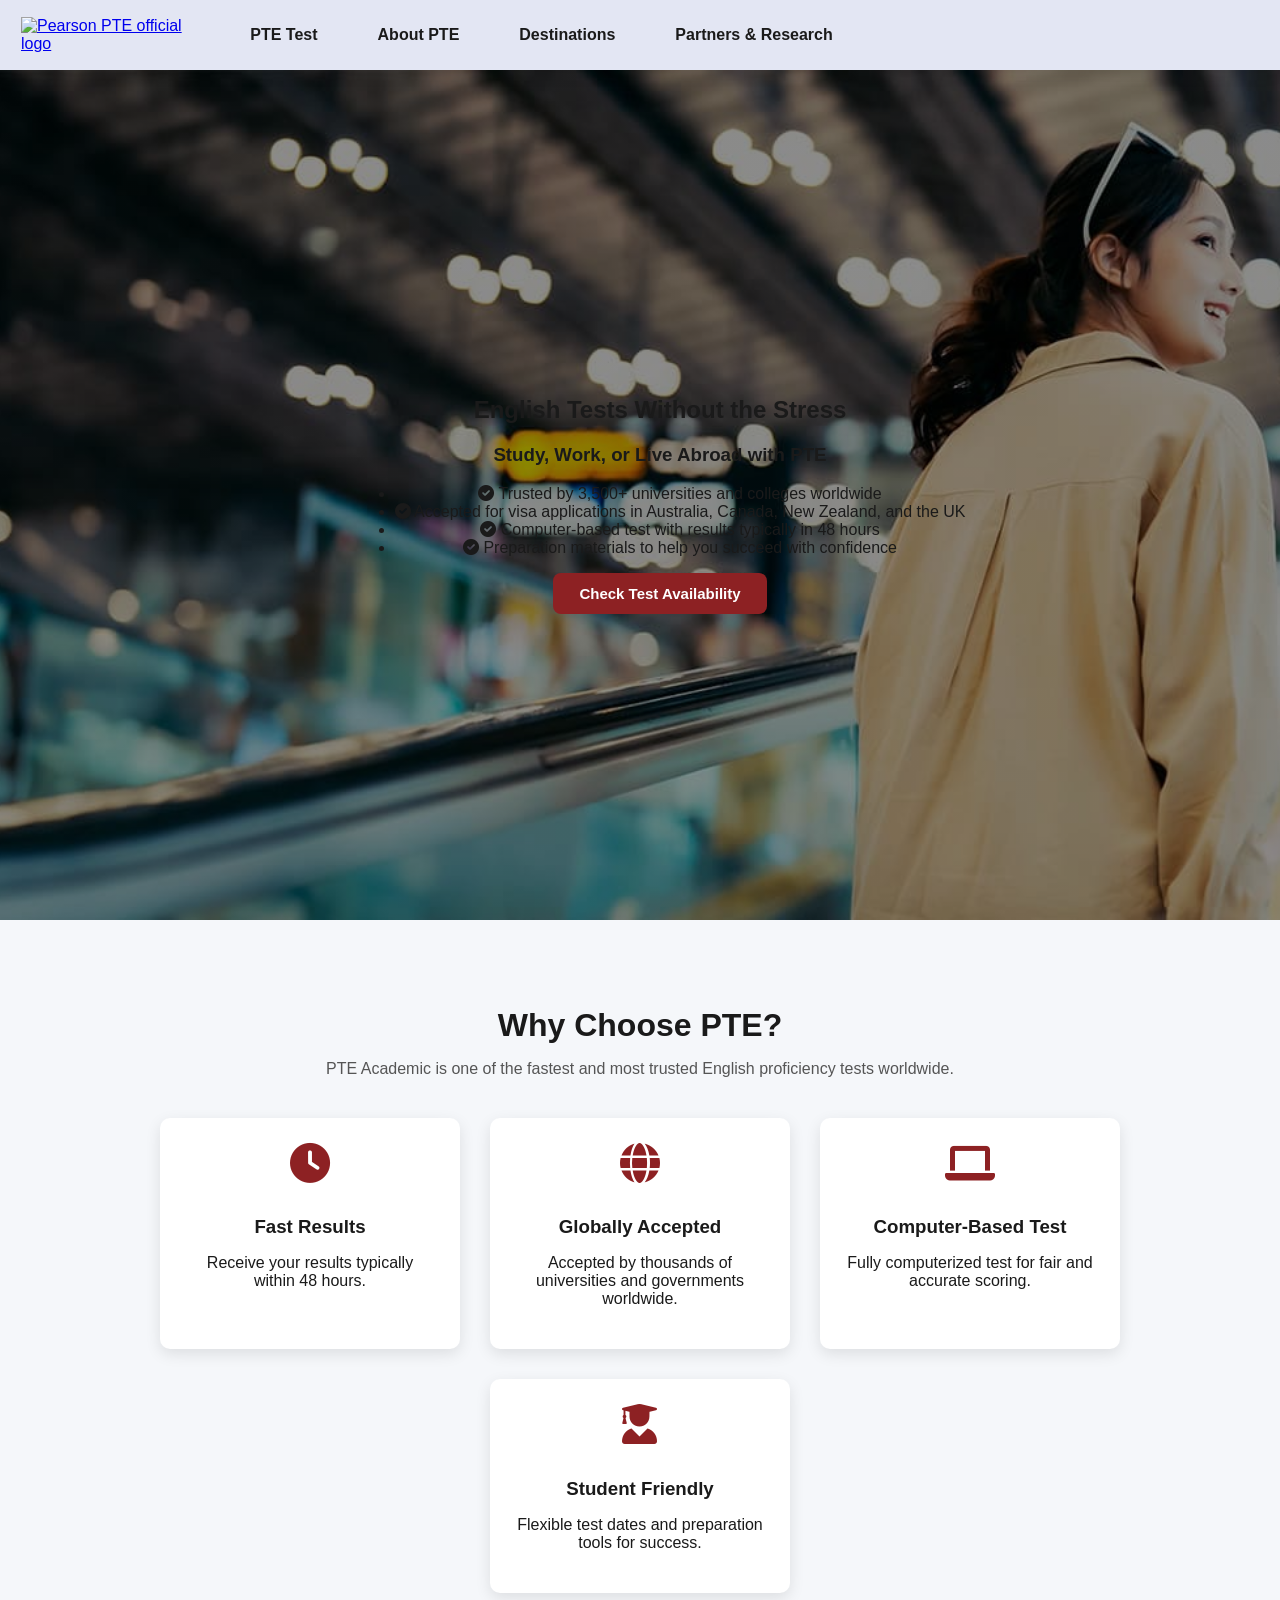
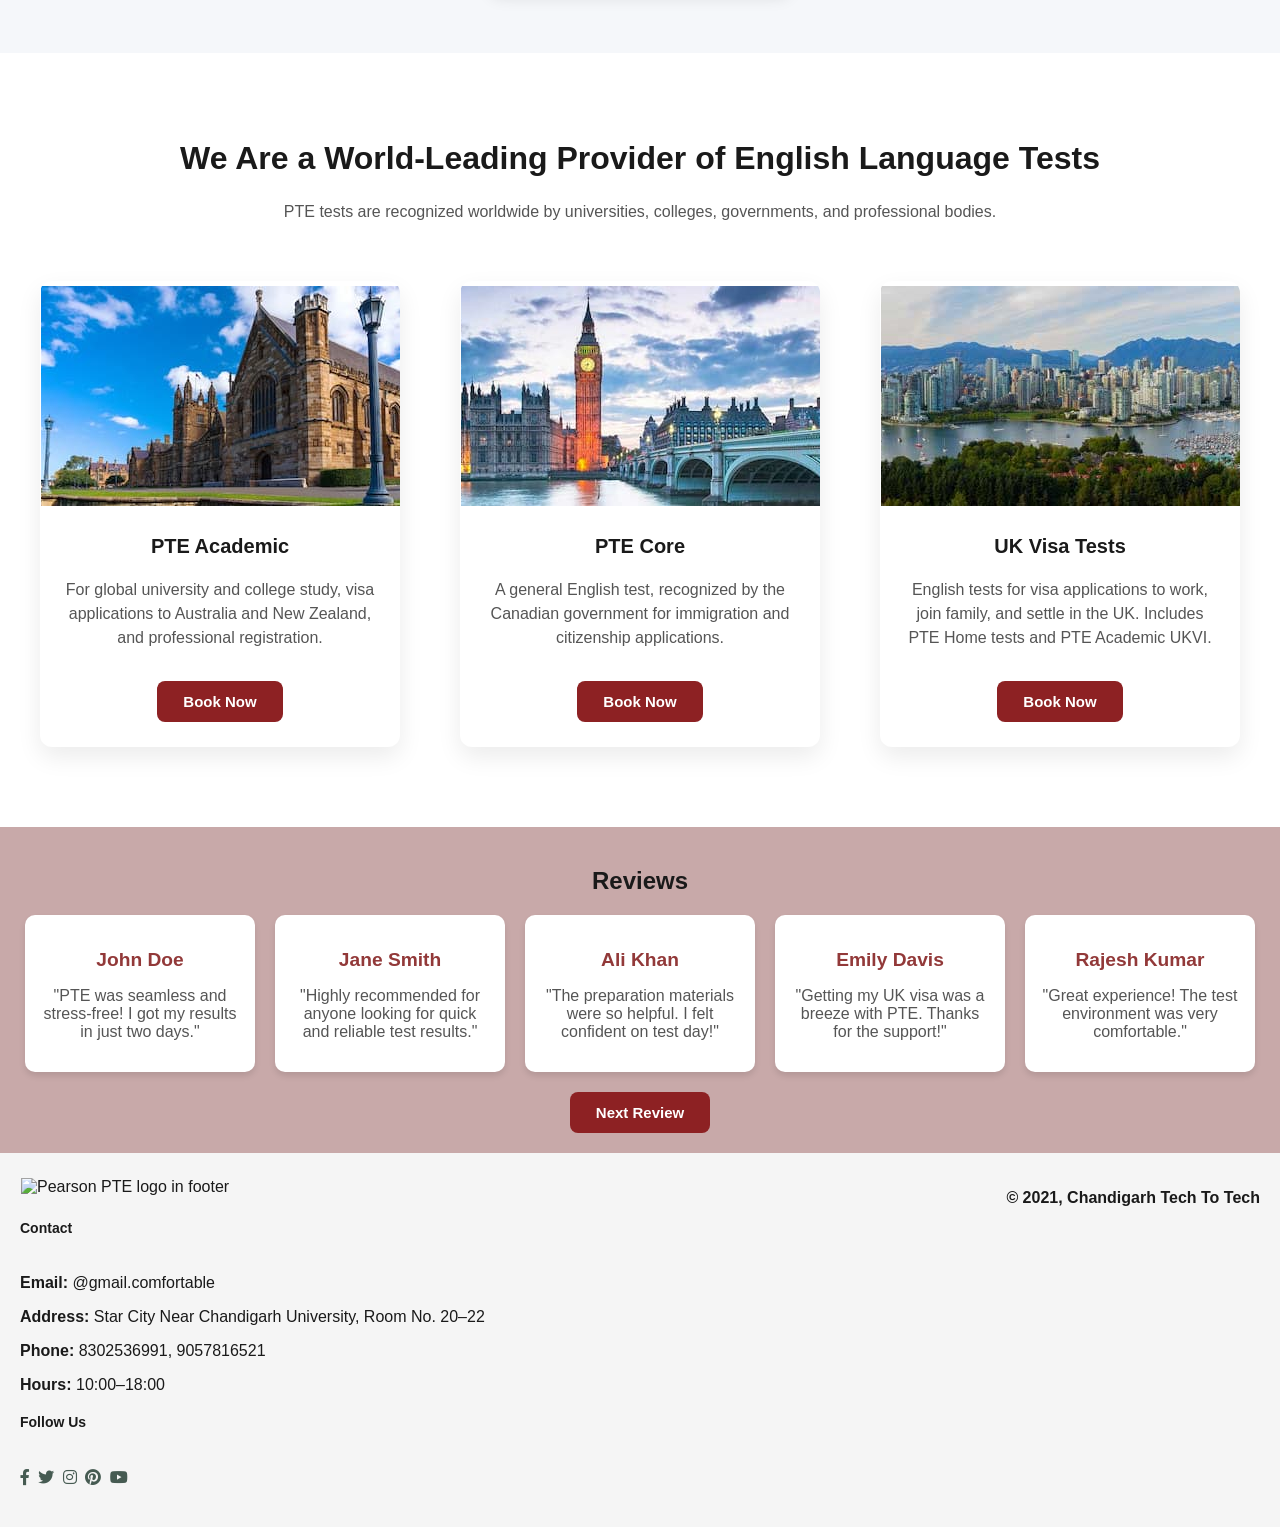
==== index.html @ 14954875 "fix: flatten assets/images directory structure" ====
<!DOCTYPE html>
<html lang="en">
<head>
    <meta charset="UTF-8">
    <meta name="viewport" content="width=device-width, initial-scale=1.0">
    <title>Pearson PTE</title>
    <link rel="stylesheet" href="css/style.css">
    <link href="https://cdnjs.cloudflare.com/ajax/libs/font-awesome/6.0.0-beta3/css/all.min.css" rel="stylesheet">
</head>
<body>

    <!-- Header Section -->
    <header id="header">
        <a href="#">
            <img src="images/IMG_6083.PNG" alt="Pearson PTE official logo">
        </a>
        <div id="navbar-container">
            <ul id="navbar">
                <li><a class="about" href="#">PTE Test</a></li>
                <li><a class="about" href="#">About PTE</a></li>
                <li><a class="about" href="#">Destinations</a></li>
                <li><a class="about" href="#">Partners & Research</a></li>
            </ul>
            <div id="mobile">
                <button id="address">Contact Us</button>
            </div>
            <div id="hamburger" class="hamburger">
                <i class="fas fa-bars" aria-hidden="true"></i>
            </div>
        </div>
    </header>

    <!-- Main Content -->
    <main>

        <!-- Hero Section -->
        <section id="point">
            <div class="hero-wrapper">
                <div class="hero-image"></div>
                <div class="hero-text">
                    <h2>English Tests Without the Stress</h2>
                    <h3>Study, Work, or Live Abroad with PTE</h3>
                                    
                    <ul class="hero-points">
                        <li><i class="fas fa-check-circle"></i> Trusted by 3,500+ universities and colleges worldwide</li>
                        <li><i class="fas fa-check-circle"></i> Accepted for visa applications in Australia, Canada, New Zealand, and the UK</li>
                        <li><i class="fas fa-check-circle"></i> Computer-based test with results typically in 48 hours</li>
                        <li><i class="fas fa-check-circle"></i> Preparation materials to help you succeed with confidence</li>
                    </ul>
                    
                    <div class="hero-actions">
                        <button id="address">Check Test Availability</button>
                    </div>
                </div>
            </div>
        </section>

        <!-- Why Choose PTE Section -->
        <section id="features">
        
            <div class="features-heading">
                <h2>Why Choose PTE?</h2>
                <p>PTE Academic is one of the fastest and most trusted English proficiency tests worldwide.</p>
            </div>
        
            <div class="features-container">
            
                <div class="feature-box">
                    <i class="fas fa-clock"></i>
                    <h3>Fast Results</h3>
                    <p>Receive your results typically within 48 hours.</p>
                </div>
            
                <div class="feature-box">
                    <i class="fas fa-globe"></i>
                    <h3>Globally Accepted</h3>
                    <p>Accepted by thousands of universities and governments worldwide.</p>
                </div>
            
                <div class="feature-box">
                    <i class="fas fa-laptop"></i>
                    <h3>Computer-Based Test</h3>
                    <p>Fully computerized test for fair and accurate scoring.</p>
                </div>
            
                <div class="feature-box">
                    <i class="fas fa-user-graduate"></i>
                    <h3>Student Friendly</h3>
                    <p>Flexible test dates and preparation tools for success.</p>
                </div>
            </div>
        </section>

        <!-- Cards Section -->
        <section id="page2">
            <div id="alpha">
                <h2>We Are a World-Leading Provider of English Language Tests</h2>
                <p>PTE tests are recognized worldwide by universities, colleges, governments, and professional bodies.</p>
            </div>
            <div id="container">
                <div class="cards">
                    <img src="images/Australia_university_800px_x_451px__1_.jpg"
                         alt="Students at an Australian university campus">
                    <h3>PTE Academic</h3>
                    <p>For global university and college study, visa applications to Australia and New Zealand, and professional registration.</p>
                    <button id="address1">Book Now</button>
                </div>
                <div class="cards">
                    <img src="images/London-_UK-800_x_451px__1_.jpg"
                         alt="London city skyline representing UK study and visa opportunities">
                    <h3>PTE Core</h3>
                    <p>A general English test, recognized by the Canadian government for immigration and citizenship applications.</p>
                    <button id="address1">Book Now</button>
                </div>
                <div class="cards">
                    <img src="images/AdobeStock_171916302-Canada__1_.jpg"
                         alt="International students preparing for UK visa English tests">
                    <h3>UK Visa Tests</h3>
                    <p>English tests for visa applications to work, join family, and settle in the UK. Includes PTE Home tests and PTE Academic UKVI.</p>
                    <button id="address1">Book Now</button>
                </div>
            </div>
        </section>

        <!-- Reviews Section -->
        <section id="contact">
            <h2>Reviews</h2>
            <div id="reviews">
                <div class="review">
                    <h3>John Doe</h3>
                    <p>"PTE was seamless and stress-free! I got my results in just two days."</p>
                </div>
                <div class="review">
                    <h3>Jane Smith</h3>
                    <p>"Highly recommended for anyone looking for quick and reliable test results."</p>
                </div>
                <div class="review">
                    <h3>Ali Khan</h3>
                    <p>"The preparation materials were so helpful. I felt confident on test day!"</p>
                </div>
                <div class="review">
                    <h3>Emily Davis</h3>
                    <p>"Getting my UK visa was a breeze with PTE. Thanks for the support!"</p>
                </div>
                <div class="review">
                    <h3>Rajesh Kumar</h3>
                    <p>"Great experience! The test environment was very comfortable."</p>
                </div>
            </div>
            <button id="address1">Next Review</button>
        </section>

    </main>

    <!-- Footer -->
    <footer>
        <div class="col">
            <img class="logo" src="images/IMG_6083.PNG" alt="Pearson PTE logo in footer">
            <h4>Contact</h4>
            <p><strong>Email:</strong> @gmail.comfortable</p>
            <p><strong>Address:</strong> Star City Near Chandigarh University, Room No. 20–22</p>
            <p><strong>Phone:</strong> 8302536991, 9057816521</p>
            <p><strong>Hours:</strong> 10:00–18:00</p>
            <div class="follow">
                <h4>Follow Us</h4>
                <div class="icon">
                    <i class="fab fa-facebook-f" aria-hidden="true"></i>
                    <i class="fab fa-twitter" aria-hidden="true"></i>
                    <i class="fab fa-instagram" aria-hidden="true"></i>
                    <i class="fab fa-pinterest" aria-hidden="true"></i>
                    <i class="fab fa-youtube" aria-hidden="true"></i>
                </div>
            </div>
        </div>

        <div class="copyright">
            <p><strong>© 2021, Chandigarh Tech To Tech</strong></p>
        </div>
    </footer>

    <script src="js/script.js"></script>
</body>
</html>
---- css/style.css ----
/* Global Styles */
body {
    margin: 0;
    font-family: 'Arial', sans-serif;
    background: white;
    color: #1a1a1a;
    overflow-x: hidden;
    background-color: black;
}

/* Image Styling */
img {
    height: 6vh;
    margin: 5px 1px;
}

/* Header */
#header {
    display: flex;
    align-items: center;
    justify-content: space-between;
    background: #E3E6F3;
    box-shadow: 0 5px 15px rgba(0, 0, 0, 0.06);
    z-index: 999;
    position: sticky;
    top: 0;
    left: 0;
    padding: 10px 20px;
}

#header img {
    height: 50px;
    width: auto;
}

#navbar-container {
    display:flex;
    align-items:center;
    justify-content:space-between;
    width:100%;
    position:relative;
}

#navbar {
    display:flex;
    flex-direction:row;
    align-items:center;
    justify-content:center;
    gap:20px;
}

#navbar li {
    list-style: none;
    padding: 0 20px;
    position: relative;
}

#navbar li a {
    font-size: 16px;
    font-weight: 600;
    text-decoration: none;
    color: #1a1a1a;
    transition: 0.3s ease;
    border-bottom: 2px solid transparent;
    padding-bottom: 8px;
}

#navbar li a:hover,
#navbar li a.active {
    color: #8d2123;
    border-bottom: 2px solid #8d2123;
}

#mobile {
    display: none;
}

#address, #address1{
    background:#8d2123;
    color:white;
    border:none;
    border-radius:8px;
    padding:12px 26px;
    font-size:15px;
    font-weight:600;
    cursor:pointer;
    transition:all 0.3s ease;
}

#address:hover, #address1:hover{
    background:#6a181b;
    transform:translateY(-2px);
    box-shadow:0 8px 20px rgba(0,0,0,0.3);
}

#address:hover, #address1:hover {
    background-color: #6a181b;
}

/* Hamburger Icon */
.hamburger {
    display: none;
    cursor: pointer;
}

.hamburger i {
    font-size: 30px;
}

/* Hero Section */
#point{
    background-image:linear-gradient(rgba(0,0,0,0.45),rgba(0,0,0,0.45)), url('../images/hero.jpg');
    height:90vh;
    width:100%;
    background-position:center;
    background-size:cover;
    display:flex;
    align-items:center;
    justify-content:center;
    flex-direction:column;
    padding:20px;
    text-align:center;
}

#box1{
    background:rgba(0,0,0,0.55);
    color:#ffffff;
    padding:40px 50px;
    border-radius:16px;
    backdrop-filter:blur(12px);
    box-shadow:0 20px 50px rgba(0,0,0,0.4);
    max-width:700px;
}

#box1 h2{
    font-size:42px;
    font-weight:700;
    margin-bottom:15px;
}

#box1 h3{
    font-size:22px;
    font-weight:500;
    margin-bottom:15px;
}

#box1 h5{
    font-size:15px;
    font-weight:400;
    margin:6px 0;
    color:#e2e2e2;
}

#features{
    padding:60px 20px;
    text-align:center;
    background:#f5f7fa;
}

.features-heading h2{
    font-size:32px;
    margin-bottom:10px;
}

.features-heading p{
    color:#555;
    margin-bottom:40px;
}

.features-container{
    display:flex;
    justify-content:center;
    gap:30px;
    flex-wrap:wrap;
}

.feature-box{
    background:white;
    width:250px;
    padding:25px;
    border-radius:10px;
    box-shadow:0 5px 15px rgba(0,0,0,0.1);
    transition:transform 0.3s ease;
}

.feature-box:hover{
    transform:translateY(-5px);
}

.feature-box i{
    font-size:40px;
    color:#8d2123;
    margin-bottom:15px;
}

.feature-box h3{
    margin-bottom:10px;
}

#page2{
    background:#ffffff;
    padding:60px 20px;
}

#alpha{
    text-align:center;
    margin-bottom:40px;
}

#alpha h2{
    font-size:32px;
    color:#1a1a1a;
}

#alpha p{
    color:#555;
}

/* Cards Section */
#container {
    display: flex;
    flex-wrap: wrap;
    justify-content: space-between;
    gap: 15px;
    padding: 20px;
}

#container .cards{
    width:30%;
    background:#ffffff;
    border-radius:12px;
    overflow:hidden;
    box-shadow:0 10px 25px rgba(0,0,0,0.08);
    transition:transform 0.35s ease, box-shadow 0.35s ease;
    text-align:center;
    padding-bottom:25px;
}

#container .cards:hover{
    transform:translateY(-10px);
    box-shadow:0 20px 40px rgba(0,0,0,0.15);
}

#container .cards img{
    width:100%;
    height:220px;
    object-fit:cover;
    transition:transform 0.4s ease;
}

#container .cards:hover img{
    transform:scale(1.08);
}

#container .cards h3{
    margin-top:20px;
    font-size:20px;
    color:#1a1a1a;
}

#container .cards p{
    padding:0 20px;
    color:#555;
    line-height:1.5;
}

#container .cards button{
    margin-top:15px;
}
/* Reviews Section */
#contact {
    padding: 20px;
    background-color: #c8a9a9;
    text-align: center;
}

#reviews {
    display: flex;
    justify-content: center;
    flex-wrap: wrap;
    gap: 20px;
    margin: 20px 0;
}

.review {
    width: 200px;
    background: #fff;
    padding: 15px;
    border-radius: 10px;
    box-shadow: 0 4px 6px rgba(0, 0, 0, 0.1);
}

.review h3 {
    font-size: 1.2em;
    margin-bottom: 10px;
    color: #923939;
}

.review p {
    font-size: 1em;
    color: #555;
}

/* Footer */
footer {
    display: flex;
    flex-wrap: wrap;
    justify-content: space-between;
    padding: 20px;
    background-color: #f5f5f5;
}

footer .col {
    flex: 1;
    margin-bottom: 20px;
}

footer .col h4 {
    font-size: 14px;
    padding-bottom: 20px;
}

footer a {
    font-size: 13px;
    color: #222;
    text-decoration: none;
    margin: 10px 0;
}

footer .follow {
    margin-top: 20px;
}

footer .follow i {
    color: #465b52;
    padding-right: 4px;
    cursor: pointer;
}

footer .follow i:hover,
footer a:hover {
    color: #088178;
}

/* Responsive Adjustments */
@media (max-width: 768px) {
    #navbar {
        display:none;
        flex-direction:column;
        gap:10px;
        width:100%;
        text-align:center;
        background:#E3E6F3;
        padding:15px 0;
    }

    #navbar.active{
        display:flex;
    }

    #mobile {
        display: block;
    }

    #navbar-container {
        width: 100%;
        flex-direction: column;
        align-items: center;
    }

    #address, #address1 {
        width: 100%;
        margin: 10px 0;
    }

    #container {
        flex-direction: column;
        align-items: center;
    }

    #container .cards {
        width: 90%;
        margin: 10px 0;
    }

    #box1 {
        width: 90%;
        margin: 20px auto;
    }

    #point {
        height: auto;
        padding: 20px;
    }

    #box1 h2, #box1 h3, #box1 h5 {
        font-size: 1em;
    }

    /* Hamburger visibility */
    .hamburger {
        display: block;
    }
}

@media (max-width: 480px) {
    #header {
        flex-direction: column;
        text-align: center;
    }

    #navbar li {
        padding: 5px 0;
    }

    #navbar {
        padding: 10px;
    }

    #address, #address1 {
        padding: 8px 15px;
    }
}
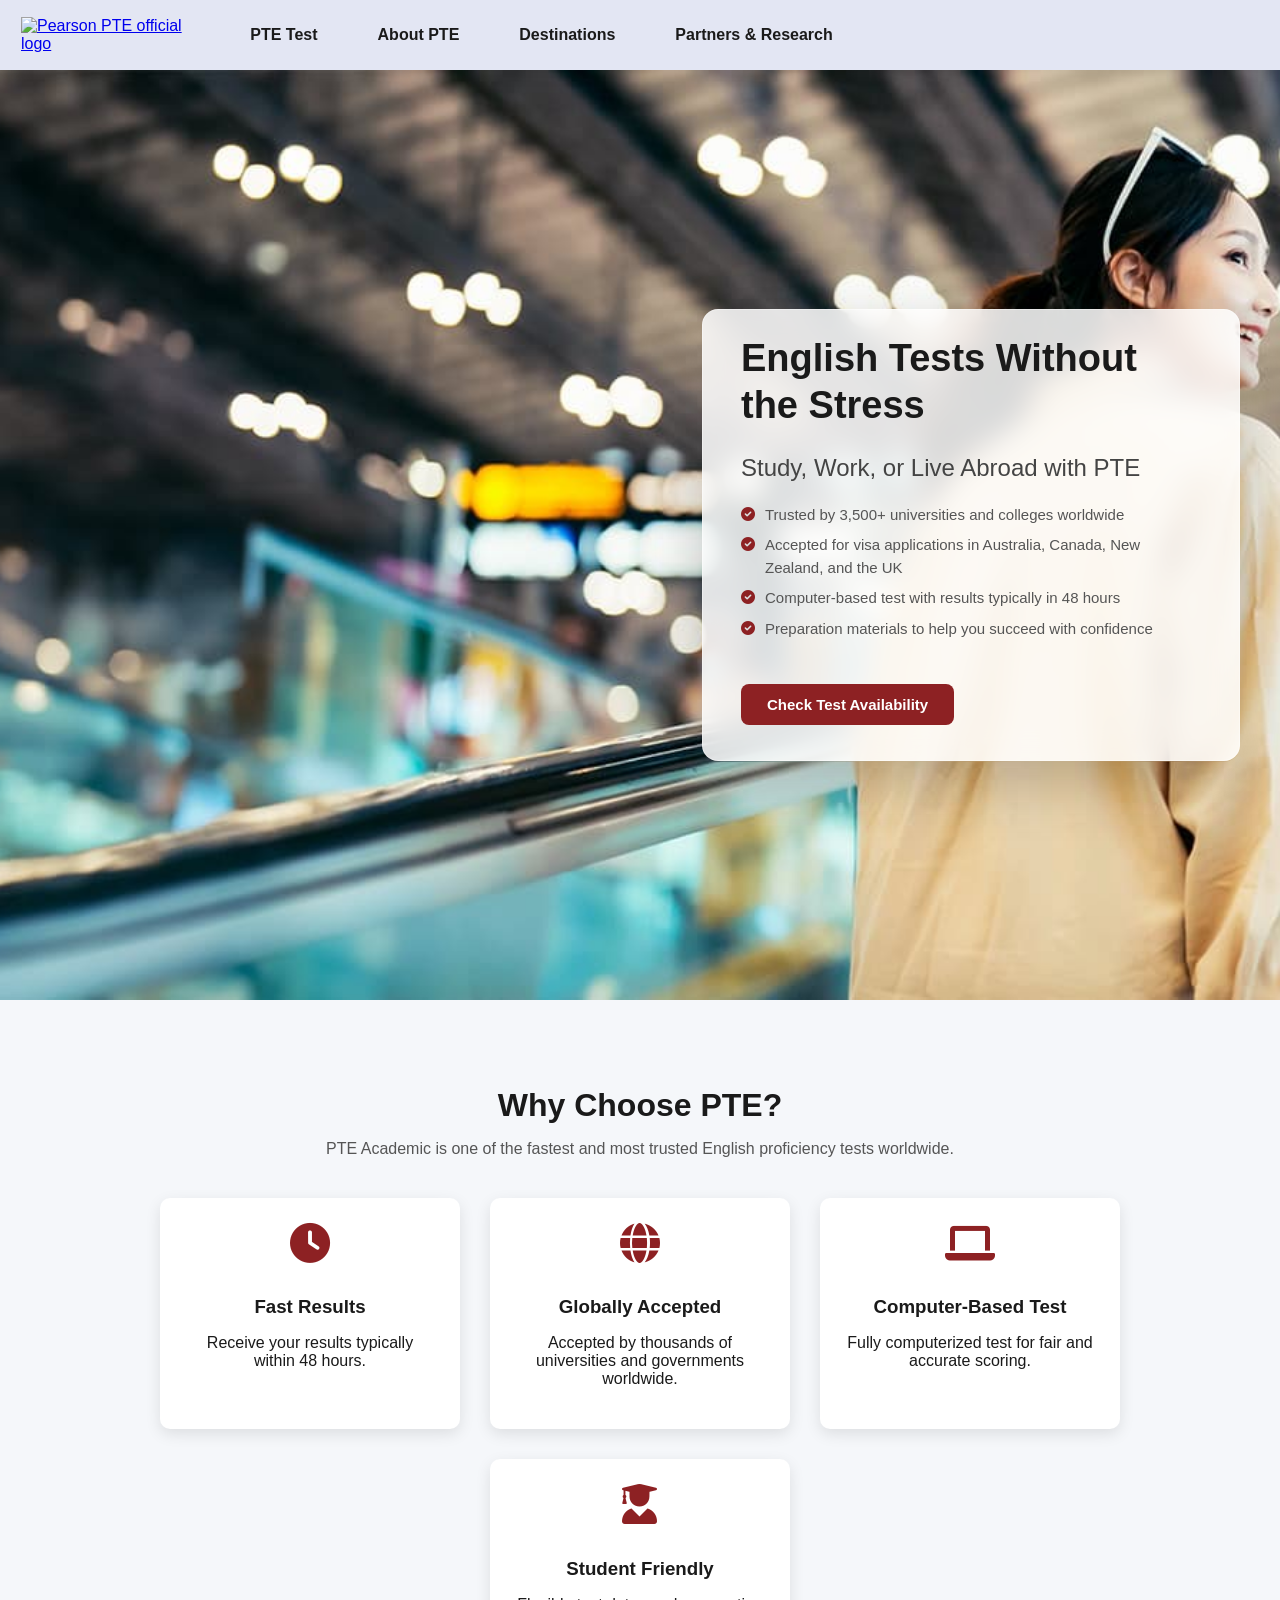
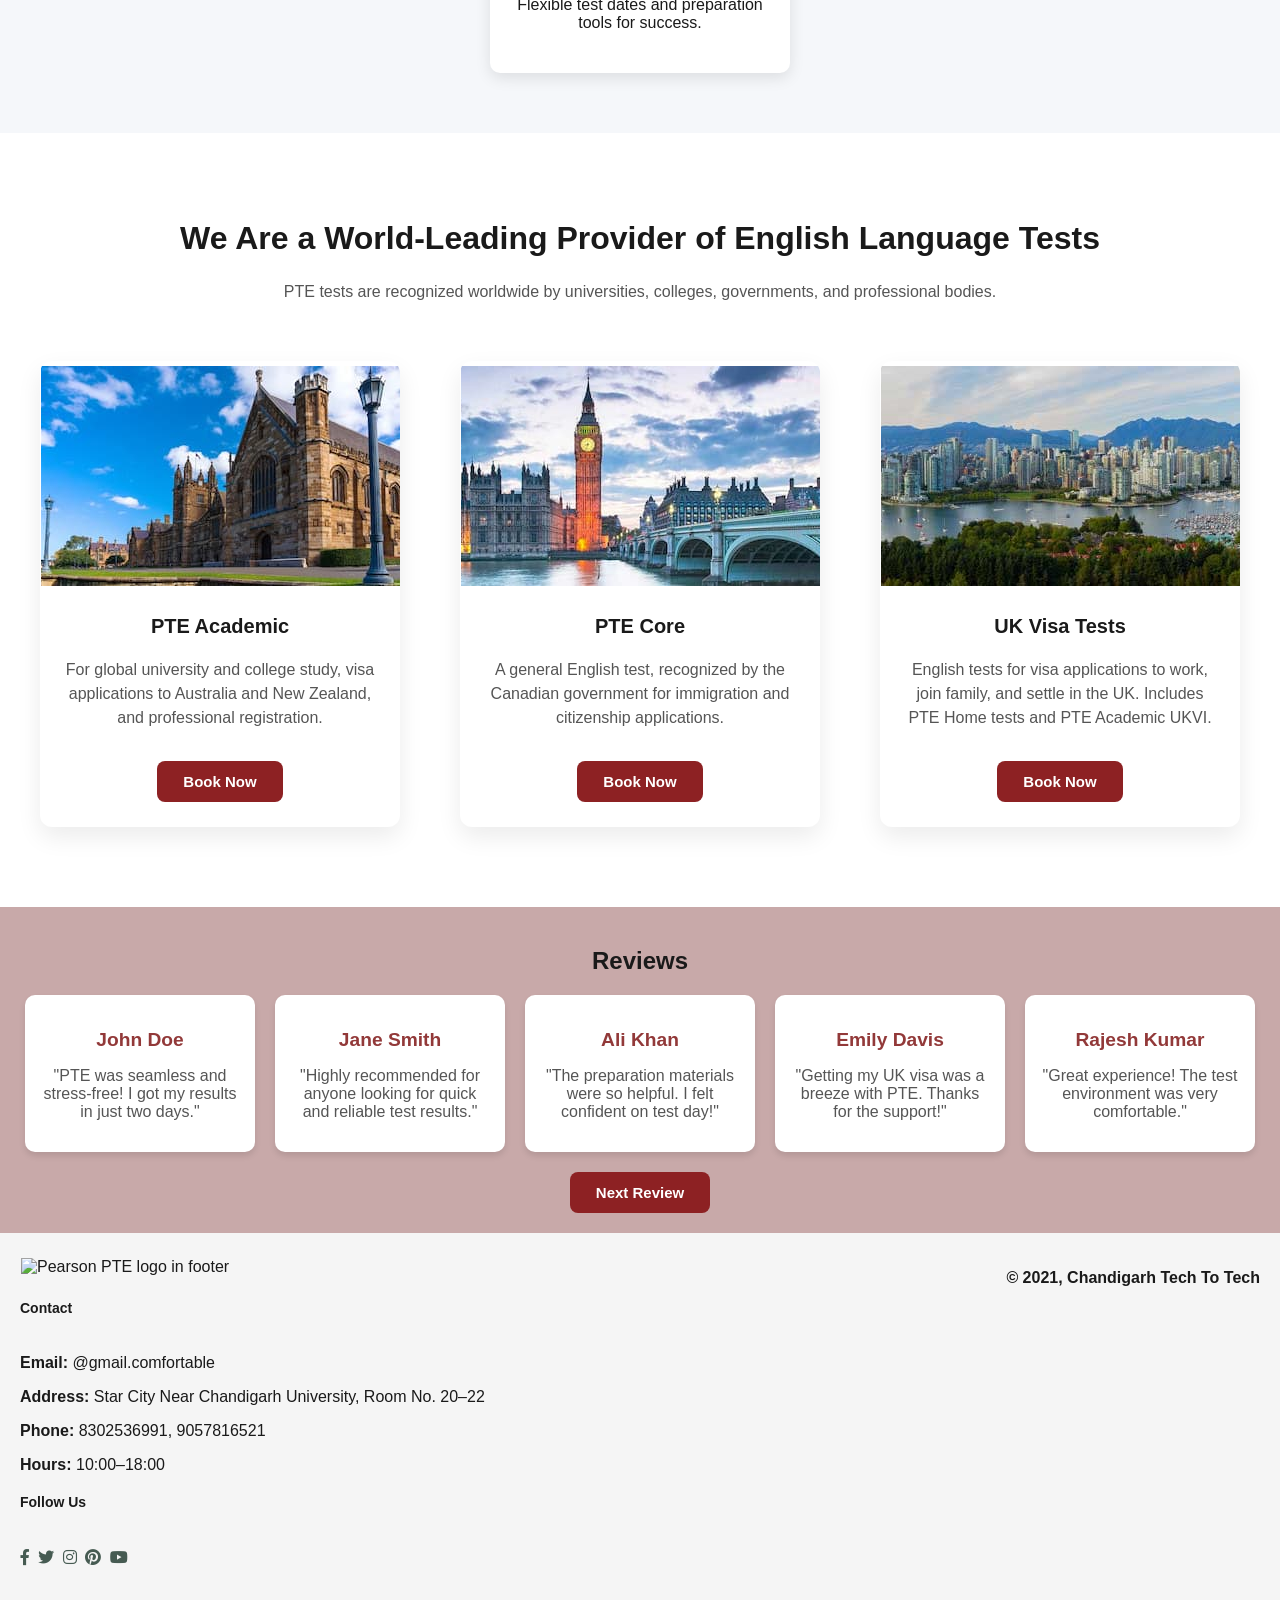
==== commit eb6fca27: "fix: correct CSS path after project restructuring" ====
--- a/index.html
+++ b/index.html
@@ -4,7 +4,7 @@
     <meta charset="UTF-8">
     <meta name="viewport" content="width=device-width, initial-scale=1.0">
     <title>Pearson PTE</title>
-    <link rel="stylesheet" href="css/style.css">
+    <link rel="stylesheet" href="styles/css/style.css">
     <link href="https://cdnjs.cloudflare.com/ajax/libs/font-awesome/6.0.0-beta3/css/all.min.css" rel="stylesheet">
 </head>
 <body>
@@ -12,7 +12,7 @@
     <!-- Header Section -->
     <header id="header">
         <a href="#">
-            <img src="images/IMG_6083.PNG" alt="Pearson PTE official logo">
+            <img src="assets/images/IMG_6083.PNG" alt="Pearson PTE official logo">
         </a>
         <div id="navbar-container">
             <ul id="navbar">
@@ -99,21 +99,21 @@
             </div>
             <div id="container">
                 <div class="cards">
-                    <img src="images/Australia_university_800px_x_451px__1_.jpg"
+                    <img src="assets/images/Australia_university_800px_x_451px__1_.jpg"
                          alt="Students at an Australian university campus">
                     <h3>PTE Academic</h3>
                     <p>For global university and college study, visa applications to Australia and New Zealand, and professional registration.</p>
                     <button id="address1">Book Now</button>
                 </div>
                 <div class="cards">
-                    <img src="images/London-_UK-800_x_451px__1_.jpg"
+                    <img src="assets/images/London-_UK-800_x_451px__1_.jpg"
                          alt="London city skyline representing UK study and visa opportunities">
                     <h3>PTE Core</h3>
                     <p>A general English test, recognized by the Canadian government for immigration and citizenship applications.</p>
                     <button id="address1">Book Now</button>
                 </div>
                 <div class="cards">
-                    <img src="images/AdobeStock_171916302-Canada__1_.jpg"
+                    <img src="assets/images/AdobeStock_171916302-Canada__1_.jpg"
                          alt="International students preparing for UK visa English tests">
                     <h3>UK Visa Tests</h3>
                     <p>English tests for visa applications to work, join family, and settle in the UK. Includes PTE Home tests and PTE Academic UKVI.</p>
@@ -155,7 +155,7 @@
     <!-- Footer -->
     <footer>
         <div class="col">
-            <img class="logo" src="images/IMG_6083.PNG" alt="Pearson PTE logo in footer">
+            <img class="logo" src="assets/images/IMG_6083.PNG" alt="Pearson PTE logo in footer">
             <h4>Contact</h4>
             <p><strong>Email:</strong> @gmail.comfortable</p>
             <p><strong>Address:</strong> Star City Near Chandigarh University, Room No. 20–22</p>
@@ -178,6 +178,6 @@
         </div>
     </footer>
 
-    <script src="js/script.js"></script>
+    <script src="scripts/script.js"></script>
 </body>
 </html>
--- a/styles/css/style.css
+++ b/styles/css/style.css
@@ -0,0 +1,466 @@
+/* Global Styles */
+body {
+    margin: 0;
+    font-family: 'Arial', sans-serif;
+    background: white;
+    color: #1a1a1a;
+    overflow-x: hidden;
+    background-color: black;
+}
+
+/* Image Styling */
+img {
+    height: 6vh;
+    margin: 5px 1px;
+}
+
+/* Header */
+#header {
+    display: flex;
+    align-items: center;
+    justify-content: space-between;
+    background: #E3E6F3;
+    box-shadow: 0 5px 15px rgba(0, 0, 0, 0.06);
+    z-index: 999;
+    position: sticky;
+    top: 0;
+    left: 0;
+    padding: 10px 20px;
+}
+
+#header img {
+    height: 50px;
+    width: auto;
+}
+
+#navbar-container {
+    display:flex;
+    align-items:center;
+    justify-content:space-between;
+    width:100%;
+    position:relative;
+}
+
+#navbar {
+    display:flex;
+    flex-direction:row;
+    align-items:center;
+    justify-content:center;
+    gap:20px;
+}
+
+#navbar li {
+    list-style: none;
+    padding: 0 20px;
+    position: relative;
+}
+
+#navbar li a {
+    font-size: 16px;
+    font-weight: 600;
+    text-decoration: none;
+    color: #1a1a1a;
+    transition: 0.3s ease;
+    border-bottom: 2px solid transparent;
+    padding-bottom: 8px;
+}
+
+#navbar li a:hover,
+#navbar li a.active {
+    color: #8d2123;
+    border-bottom: 2px solid #8d2123;
+}
+
+#mobile {
+    display: none;
+}
+
+#address, #address1{
+    background:#8d2123;
+    color:white;
+    border:none;
+    border-radius:8px;
+    padding:12px 26px;
+    font-size:15px;
+    font-weight:600;
+    cursor:pointer;
+    transition:all 0.3s ease;
+}
+
+#address:hover, #address1:hover{
+    background:#6a181b;
+    transform:translateY(-2px);
+    box-shadow:0 8px 20px rgba(0,0,0,0.3);
+}
+
+#address:hover, #address1:hover {
+    background-color: #6a181b;
+}
+
+/* Hamburger Icon */
+.hamburger {
+    display: none;
+    cursor: pointer;
+}
+
+.hamburger i {
+    font-size: 30px;
+}
+
+/* Hero Section */
+#point{
+    background-image:url('../../assets/images/hero.jpg');
+    background-size:cover;
+    background-position:center;
+    min-height:90vh;
+    display:flex;
+    align-items:center;
+    justify-content:center;
+    padding:60px 40px;
+}
+
+.hero-wrapper{
+    display:flex;
+    align-items:center;
+    justify-content:flex-end;
+    max-width:1200px;
+    width:100%;
+}
+
+.hero-image{
+    flex:1;
+}
+
+.hero-text{
+    max-width:460px;
+    background:rgba(255,255,255,0.85);
+    backdrop-filter:blur(14px);
+    padding:25px 38px 35px 38px;
+    border-radius:16px;
+    box-shadow:0 20px 60px rgba(0,0,0,0.22);
+    border:1px solid rgba(255,255,255,0.35);
+}
+
+.hero-text h2{
+    font-size:38px;
+    font-weight:700;
+    line-height:1.25;
+    margin-top:0;
+    margin-bottom:12px;
+    color:#1a1a1a;
+}
+
+.hero-text h3{
+    font-size:24px;
+    font-weight:500;
+    margin-bottom:22px;
+    color:#444;
+}
+
+.hero-text p{
+    margin:8px 0;
+    font-size:15px;
+    line-height:1.6;
+    color:#555;
+}
+
+.hero-text button{
+    margin-top:22px;
+}
+
+.hero-points{
+    list-style:none;
+    padding:0;
+    margin:18px 0 22px 0;
+}
+
+.hero-points li{
+    display:flex;
+    align-items:flex-start;
+    gap:10px;
+    font-size:15px;
+    color:#555;
+    margin-bottom:8px;
+    line-height:1.5;
+}
+
+.hero-points i{
+    color:#8d2123;
+    margin-top:3px;
+    font-size:14px;
+}
+
+.hero-actions{
+    margin-top:10px;
+}
+
+#features{
+    padding:60px 20px;
+    text-align:center;
+    background:#f5f7fa;
+}
+
+.features-heading h2{
+    font-size:32px;
+    margin-bottom:10px;
+}
+
+.features-heading p{
+    color:#555;
+    margin-bottom:40px;
+}
+
+.features-container{
+    display:flex;
+    justify-content:center;
+    gap:30px;
+    flex-wrap:wrap;
+}
+
+.feature-box{
+    background:white;
+    width:250px;
+    padding:25px;
+    border-radius:10px;
+    box-shadow:0 5px 15px rgba(0,0,0,0.1);
+    transition:transform 0.3s ease;
+}
+
+.feature-box:hover{
+    transform:translateY(-5px);
+}
+
+.feature-box i{
+    font-size:40px;
+    color:#8d2123;
+    margin-bottom:15px;
+}
+
+.feature-box h3{
+    margin-bottom:10px;
+}
+
+#page2{
+    background:#ffffff;
+    padding:60px 20px;
+}
+
+#alpha{
+    text-align:center;
+    margin-bottom:40px;
+}
+
+#alpha h2{
+    font-size:32px;
+    color:#1a1a1a;
+}
+
+#alpha p{
+    color:#555;
+}
+
+/* Cards Section */
+#container {
+    display: flex;
+    flex-wrap: wrap;
+    justify-content: space-between;
+    gap: 15px;
+    padding: 20px;
+}
+
+#container .cards{
+    width:30%;
+    background:#ffffff;
+    border-radius:12px;
+    overflow:hidden;
+    box-shadow:0 10px 25px rgba(0,0,0,0.08);
+    transition:transform 0.35s ease, box-shadow 0.35s ease;
+    text-align:center;
+    padding-bottom:25px;
+}
+
+#container .cards:hover{
+    transform:translateY(-10px);
+    box-shadow:0 20px 40px rgba(0,0,0,0.15);
+}
+
+#container .cards img{
+    width:100%;
+    height:220px;
+    object-fit:cover;
+    transition:transform 0.4s ease;
+}
+
+#container .cards:hover img{
+    transform:scale(1.08);
+}
+
+#container .cards h3{
+    margin-top:20px;
+    font-size:20px;
+    color:#1a1a1a;
+}
+
+#container .cards p{
+    padding:0 20px;
+    color:#555;
+    line-height:1.5;
+}
+
+#container .cards button{
+    margin-top:15px;
+}
+/* Reviews Section */
+#contact {
+    padding: 20px;
+    background-color: #c8a9a9;
+    text-align: center;
+}
+
+#reviews {
+    display: flex;
+    justify-content: center;
+    flex-wrap: wrap;
+    gap: 20px;
+    margin: 20px 0;
+}
+
+.review {
+    width: 200px;
+    background: #fff;
+    padding: 15px;
+    border-radius: 10px;
+    box-shadow: 0 4px 6px rgba(0, 0, 0, 0.1);
+}
+
+.review h3 {
+    font-size: 1.2em;
+    margin-bottom: 10px;
+    color: #923939;
+}
+
+.review p {
+    font-size: 1em;
+    color: #555;
+}
+
+/* Footer */
+footer {
+    display: flex;
+    flex-wrap: wrap;
+    justify-content: space-between;
+    padding: 20px;
+    background-color: #f5f5f5;
+}
+
+footer .col {
+    flex: 1;
+    margin-bottom: 20px;
+}
+
+footer .col h4 {
+    font-size: 14px;
+    padding-bottom: 20px;
+}
+
+footer a {
+    font-size: 13px;
+    color: #222;
+    text-decoration: none;
+    margin: 10px 0;
+}
+
+footer .follow {
+    margin-top: 20px;
+}
+
+footer .follow i {
+    color: #465b52;
+    padding-right: 4px;
+    cursor: pointer;
+}
+
+footer .follow i:hover,
+footer a:hover {
+    color: #088178;
+}
+
+/* Responsive Adjustments */
+@media (max-width: 768px) {
+    #navbar {
+        display:none;
+        flex-direction:column;
+        gap:10px;
+        width:100%;
+        text-align:center;
+        background:#E3E6F3;
+        padding:15px 0;
+    }
+
+    #navbar.active{
+        display:flex;
+    }
+
+    #mobile {
+        display: block;
+    }
+
+    #navbar-container {
+        width: 100%;
+        flex-direction: column;
+        align-items: center;
+    }
+
+    #address, #address1 {
+        width: 100%;
+        margin: 10px 0;
+    }
+
+    #container {
+        flex-direction: column;
+        align-items: center;
+    }
+
+    #container .cards {
+        width: 90%;
+        margin: 10px 0;
+    }
+
+    #box1 {
+        width: 90%;
+        margin: 20px auto;
+    }
+
+    #point {
+        height: auto;
+        padding: 20px;
+    }
+
+    #box1 h2, #box1 h3, #box1 h5 {
+        font-size: 1em;
+    }
+
+    /* Hamburger visibility */
+    .hamburger {
+        display: block;
+    }
+}
+
+@media (max-width: 480px) {
+    #header {
+        flex-direction: column;
+        text-align: center;
+    }
+
+    #navbar li {
+        padding: 5px 0;
+    }
+
+    #navbar {
+        padding: 10px;
+    }
+
+    #address, #address1 {
+        padding: 8px 15px;
+    }
+}
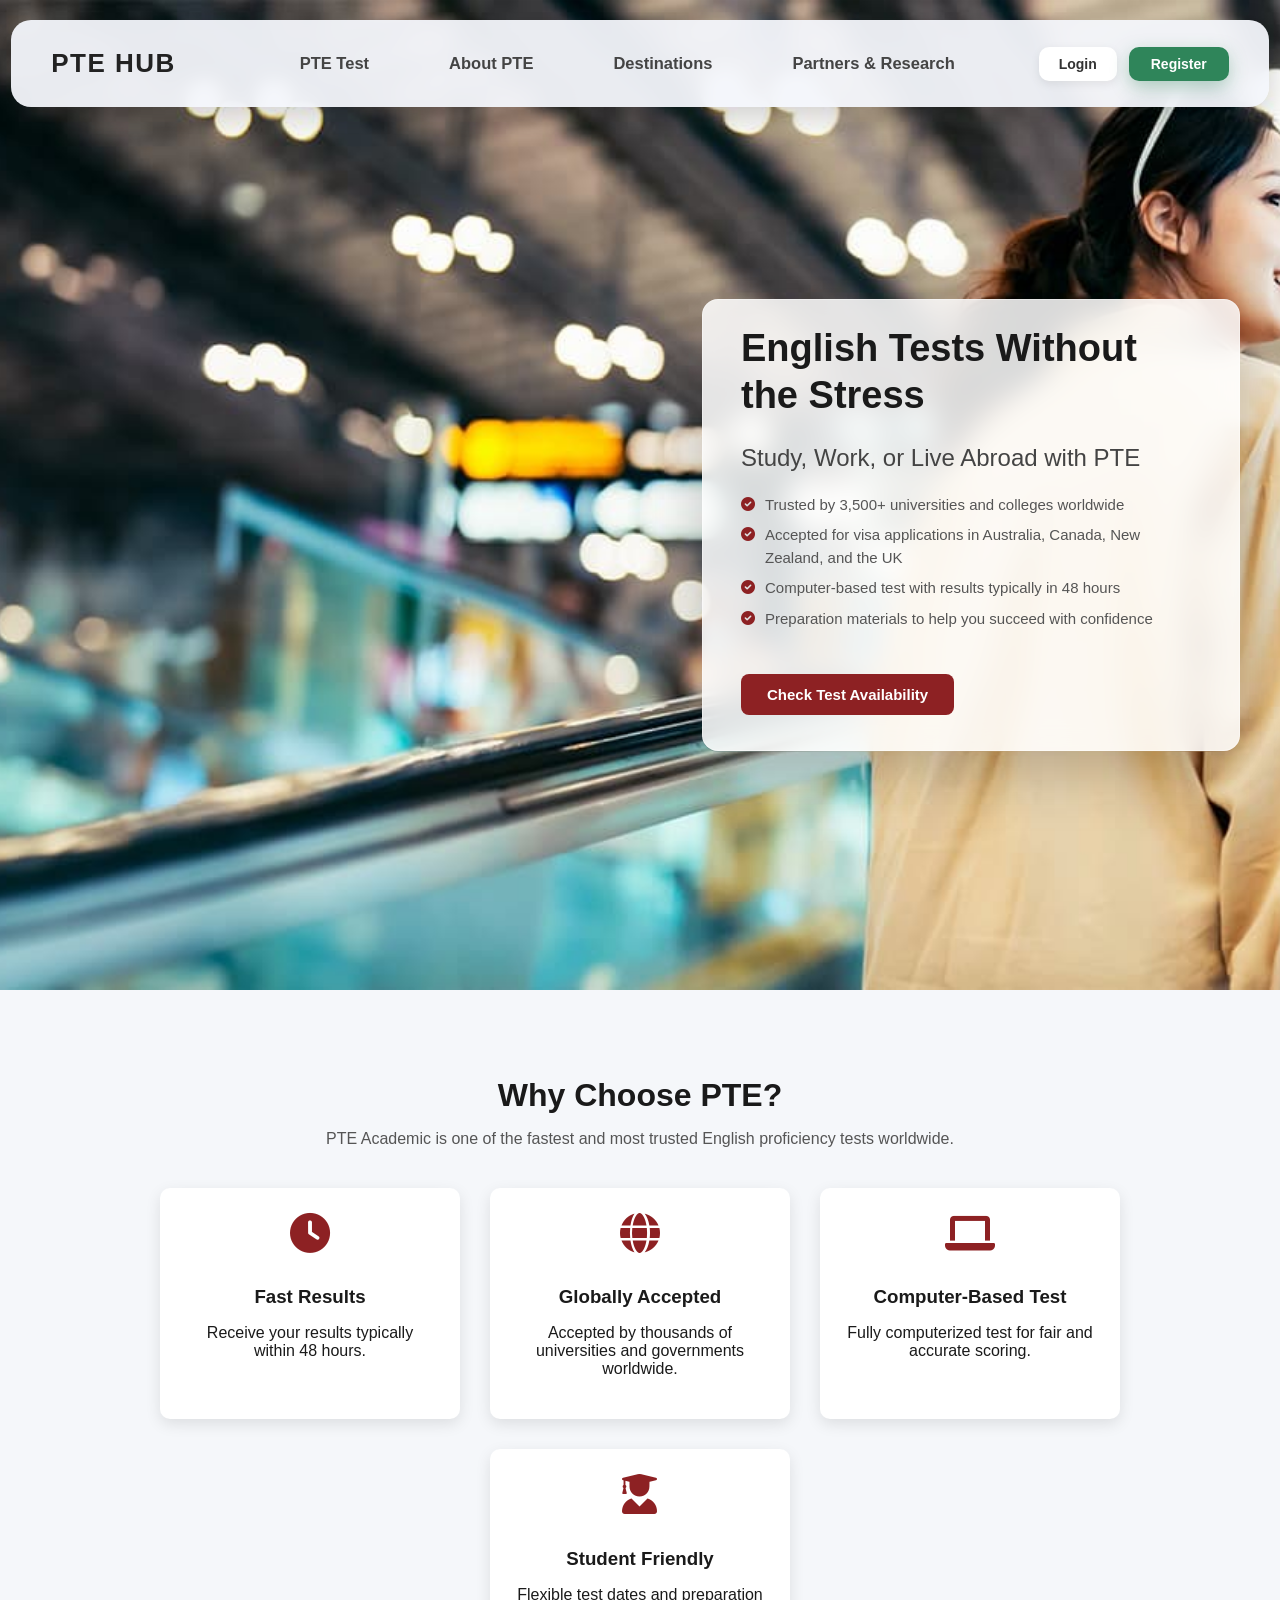
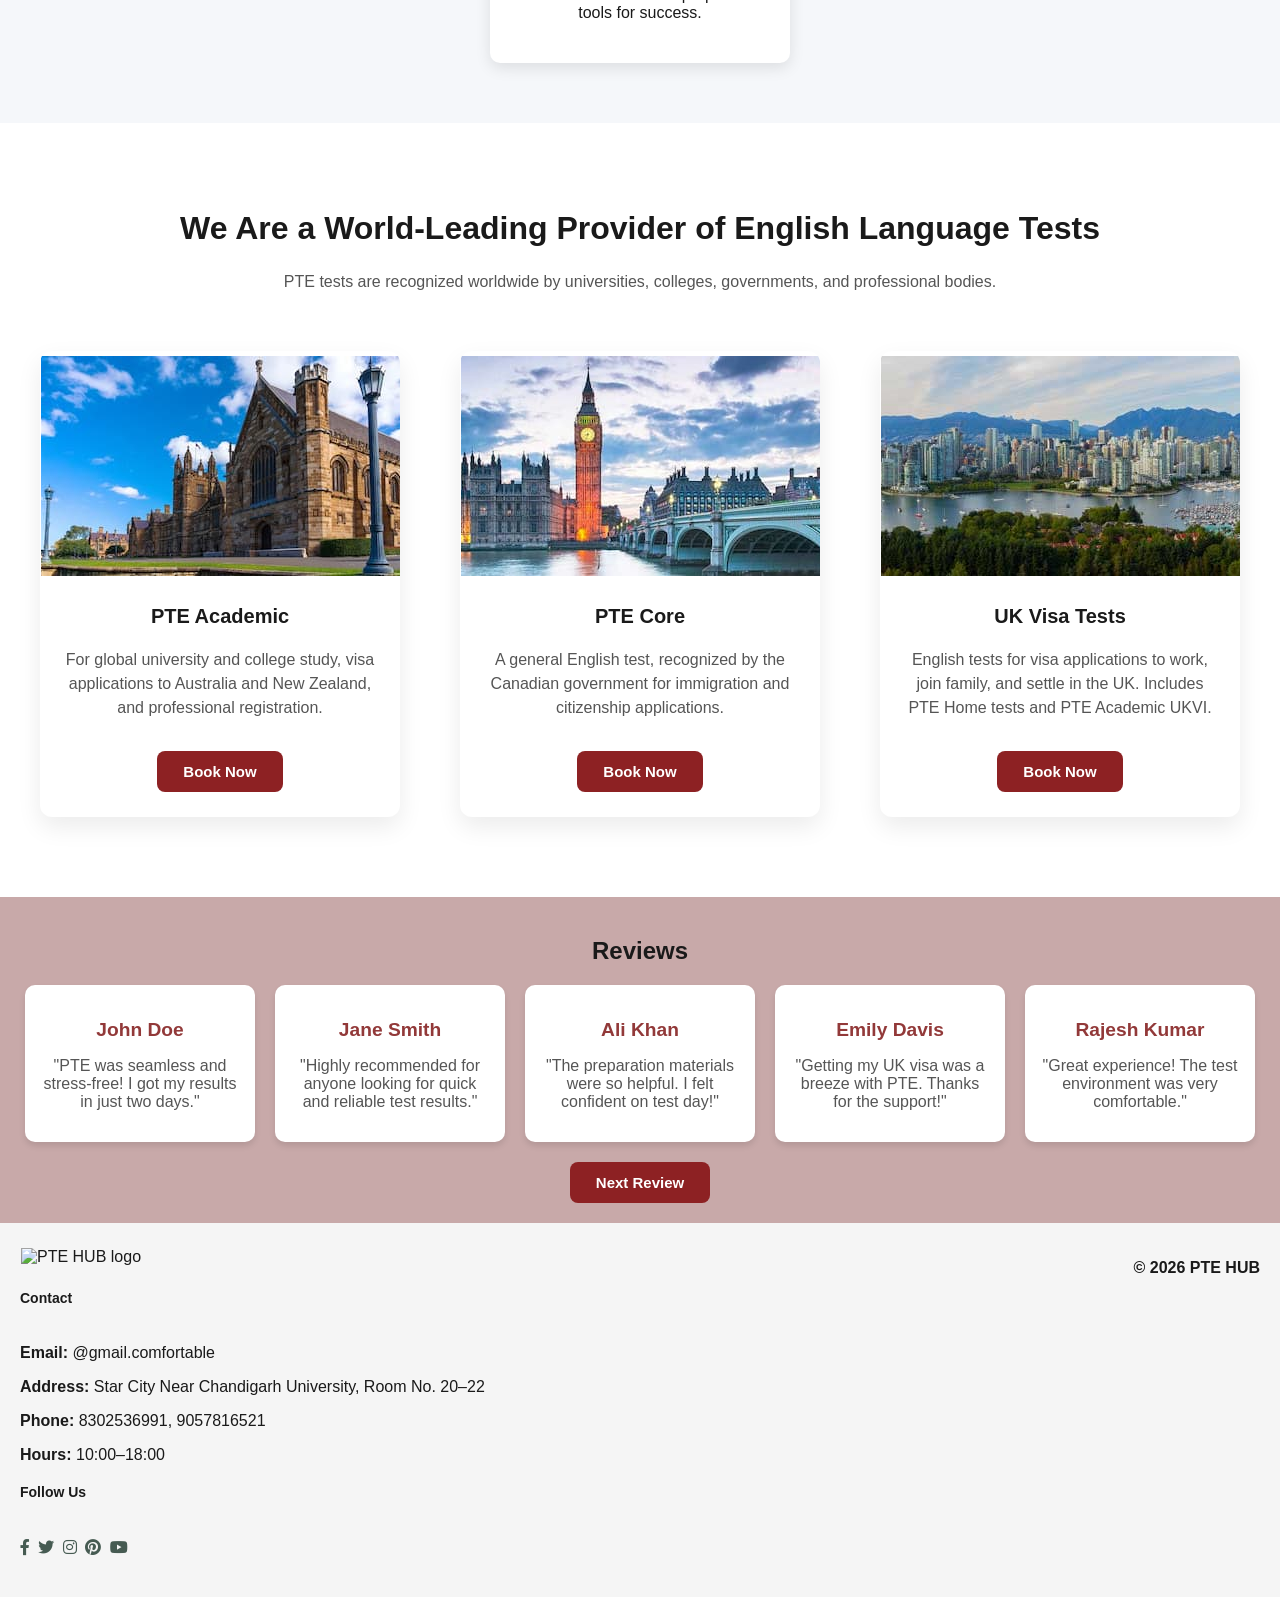
==== commit 19629947: "Enhance navbar UI, add reusable navbar component, and update layout structure" ====
--- a/index.html
+++ b/index.html
@@ -3,32 +3,15 @@
 <head>
     <meta charset="UTF-8">
     <meta name="viewport" content="width=device-width, initial-scale=1.0">
-    <title>Pearson PTE</title>
+    <title>PTE HUB</title>
     <link rel="stylesheet" href="styles/css/style.css">
+    <link rel="stylesheet" href="styles/css/navbar.css">
     <link href="https://cdnjs.cloudflare.com/ajax/libs/font-awesome/6.0.0-beta3/css/all.min.css" rel="stylesheet">
 </head>
 <body>
 
-    <!-- Header Section -->
-    <header id="header">
-        <a href="#">
-            <img src="assets/images/IMG_6083.PNG" alt="Pearson PTE official logo">
-        </a>
-        <div id="navbar-container">
-            <ul id="navbar">
-                <li><a class="about" href="#">PTE Test</a></li>
-                <li><a class="about" href="#">About PTE</a></li>
-                <li><a class="about" href="#">Destinations</a></li>
-                <li><a class="about" href="#">Partners & Research</a></li>
-            </ul>
-            <div id="mobile">
-                <button id="address">Contact Us</button>
-            </div>
-            <div id="hamburger" class="hamburger">
-                <i class="fas fa-bars" aria-hidden="true"></i>
-            </div>
-        </div>
-    </header>
+    <!-- Navbar -->
+    <div id="navbar-placeholder"></div>
 
     <!-- Main Content -->
     <main>
@@ -155,7 +138,7 @@
     <!-- Footer -->
     <footer>
         <div class="col">
-            <img class="logo" src="assets/images/IMG_6083.PNG" alt="Pearson PTE logo in footer">
+            <img class="logo" src="assets/images/IMG_6083.PNG" alt="PTE HUB logo">
             <h4>Contact</h4>
             <p><strong>Email:</strong> @gmail.comfortable</p>
             <p><strong>Address:</strong> Star City Near Chandigarh University, Room No. 20–22</p>
@@ -174,10 +157,11 @@
         </div>
 
         <div class="copyright">
-            <p><strong>© 2021, Chandigarh Tech To Tech</strong></p>
+            <p><strong>© 2026 PTE HUB</strong></p>
         </div>
     </footer>
 
+    <script src="scripts/js/navbar.js"></script>
     <script src="scripts/script.js"></script>
 </body>
 </html>
--- a/styles/css/style.css
+++ b/styles/css/style.css
@@ -5,7 +5,6 @@
     background: white;
     color: #1a1a1a;
     overflow-x: hidden;
-    background-color: black;
 }
 
 /* Image Styling */
@@ -68,7 +67,6 @@
 #navbar li a:hover,
 #navbar li a.active {
     color: #8d2123;
-    border-bottom: 2px solid #8d2123;
 }
 
 #mobile {
@@ -116,7 +114,7 @@
     display:flex;
     align-items:center;
     justify-content:center;
-    padding:60px 40px;
+    padding:120px 40px 60px 40px;
 }
 
 .hero-wrapper{
--- a/styles/css/navbar.css
+++ b/styles/css/navbar.css
@@ -0,0 +1,187 @@
+/* NAVBAR WRAPPER */
+
+.navbar-wrapper{
+    width:100%;
+    position:absolute;
+    top:20px;
+    left:0;
+    display:flex;
+    justify-content:center;
+    z-index:1000;
+}
+
+/* NAVBAR CONTAINER */
+
+.navbar-container{
+    width:92%;
+    max-width:1200px;
+    background:rgba(244,246,251,0.95);
+    backdrop-filter:blur(8px);
+    border-radius:20px;
+    padding:18px 40px;
+    display:flex;
+    align-items:center;
+    justify-content:space-between;
+    box-shadow:0 10px 30px rgba(0,0,0,0.18);
+}
+
+/* LOGO */
+
+.logo-text{
+    font-size:26px;
+    font-weight:800;
+    color:#222;
+    text-decoration:none;
+    letter-spacing:1.5px;
+    font-family: 'Segoe UI', 'Poppins', sans-serif;
+    transition:0.3s ease;
+}
+
+.logo-text:hover{
+    color:#8d2123;
+}
+
+/* NAV LINKS */
+
+#navbar{
+    display:flex;
+    list-style:none;
+    gap:40px;
+}
+
+#navbar li a{
+    text-decoration:none;
+    font-weight:600;
+    color:#444;
+    font-size:16.5px;
+    position:relative;
+    transition:all 0.25s ease;
+    font-family:'Segoe UI', 'Poppins', sans-serif;
+}
+
+#navbar li a::after{
+    content:"";
+    position:absolute;
+    width:0%;
+    height:2px;
+    bottom:-6px;
+    left:0;
+    background:#8d2123;
+    transition:0.3s ease;
+}
+
+#navbar li a:hover::after,
+#navbar li a.active::after{
+    width:100%;
+}
+
+/* Hover */
+
+#navbar li a:hover{
+    color:#b22222;
+}
+
+/* RIGHT ACTIONS */
+
+.nav-actions{
+    display:flex;
+    align-items:center;
+    gap:12px;
+}
+
+/* LOGIN BUTTON */
+
+.login-btn{
+    padding:9px 20px;
+    border:none;
+    background:white;
+    border-radius:10px;
+    font-weight:600;
+    font-size:14px;
+    cursor:pointer;
+    color:#333;
+    box-shadow:0 3px 10px rgba(0,0,0,0.08);
+    transition:all 0.25s ease;
+}
+
+.login-btn:hover{
+    transform:translateY(-2px);
+    box-shadow:0 8px 18px rgba(0,0,0,0.15);
+}
+
+/* REGISTER BUTTON */
+
+.register-btn{
+    padding:9px 22px;
+    border:none;
+    border-radius:10px;
+    background:#2f855a;
+    color:white;
+    font-weight:600;
+    font-size:14px;
+    cursor:pointer;
+    transition:all 0.25s ease;
+    box-shadow:0 6px 18px rgba(47,133,90,0.35);
+}
+
+.register-btn:hover{
+    transform:translateY(-2px);
+    box-shadow:0 10px 22px rgba(47,133,90,0.45);
+    background:#2a7a52;
+}
+
+/* HAMBURGER */
+
+.hamburger{
+    display:none;
+    font-size:22px;
+    cursor:pointer;
+}
+
+#point{
+    margin-top:0;
+    background-size:cover;
+    background-position:center;
+}
+
+/* MOBILE */
+
+@media (max-width:768px){
+
+    #navbar{
+        position:absolute;
+        top:85px;
+        left:5%;
+        width:90%;
+        background:rgba(244,246,251,0.92);
+backdrop-filter:blur(6px);
+        border-radius:12px;
+        flex-direction:column;
+        padding:20px;
+        display:none;
+        gap:20px;
+        box-shadow:0 10px 20px rgba(0,0,0,0.05);
+    }
+
+    #navbar.active{
+        display:flex;
+    }#navbar li a::after{
+    content:"";
+    position:absolute;
+    width:0%;
+    height:2px;
+    bottom:-6px;
+    left:0;
+    background:#b22222;
+    transition:0.3s;
+}
+
+#navbar li a:hover::after{
+    width:100%;
+}
+
+    .hamburger{
+        display:block;
+    }
+
+}
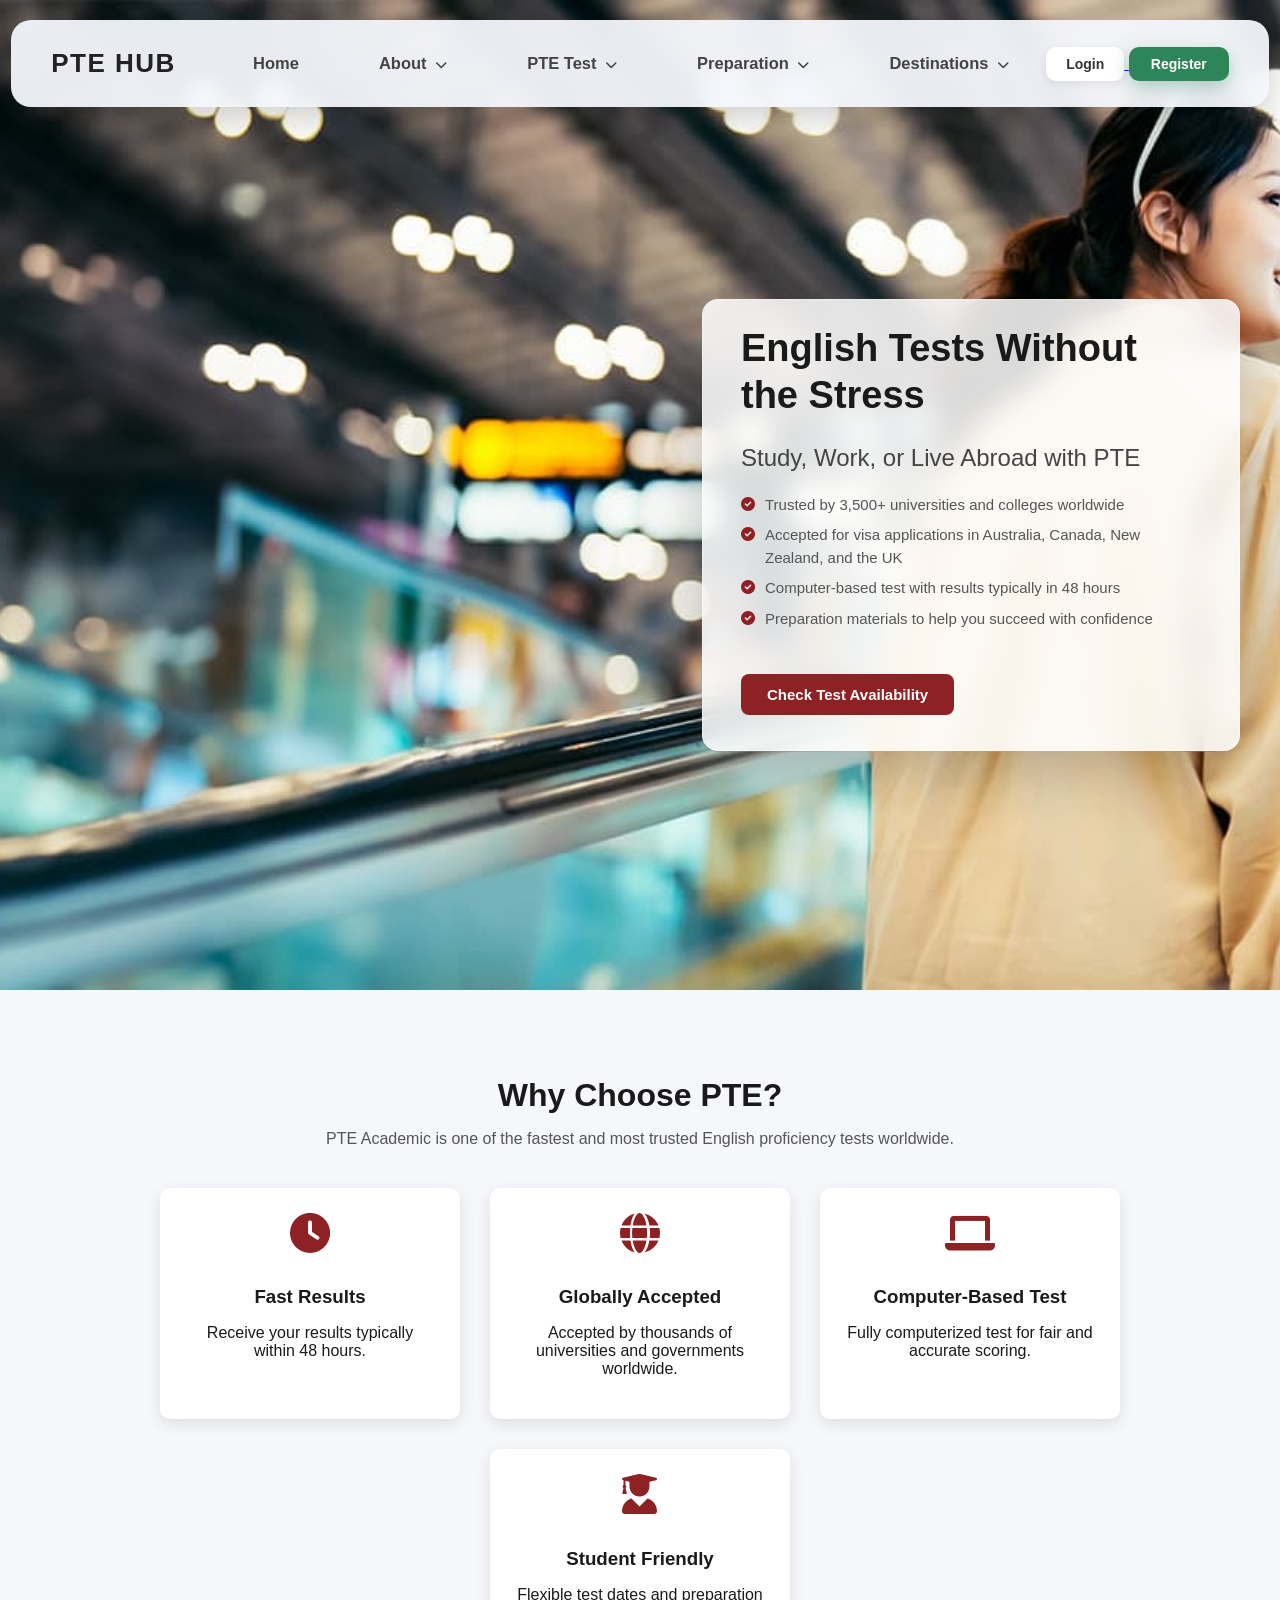
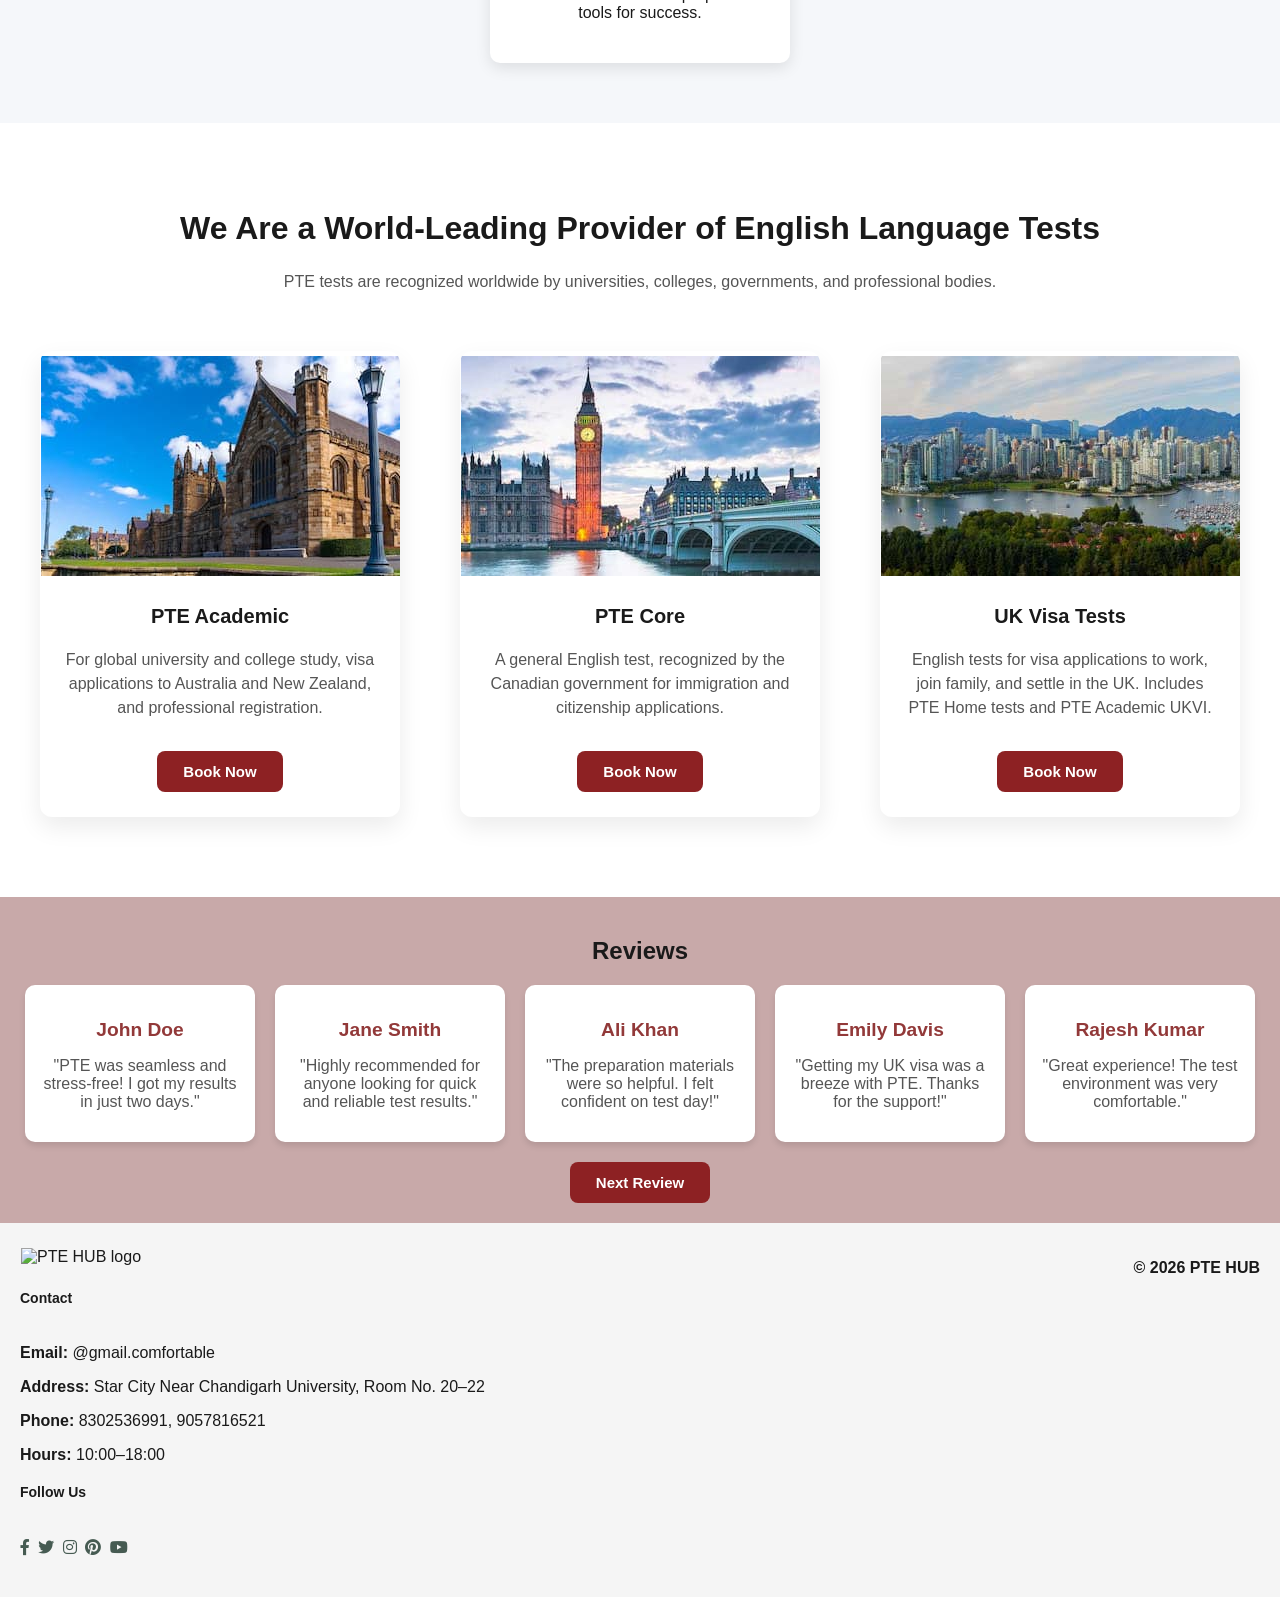
==== commit 51d180bc: "solved" ====
--- a/index.html
+++ b/index.html
@@ -162,6 +162,6 @@
     </footer>
 
     <script src="scripts/js/navbar.js"></script>
-    <script src="scripts/script.js"></script>
+    <script src="scripts/js/script.js"></script>
 </body>
 </html>
--- a/styles/css/style.css
+++ b/styles/css/style.css
@@ -462,3 +462,77 @@
         padding: 8px 15px;
     }
 }
+
+/* LOGIN REQUIRED POPUP */
+
+.auth-popup-overlay{
+
+    position:fixed;
+    top:0;
+    left:0;
+    width:100%;
+    height:100%;
+
+    background:rgba(0,0,0,0.45);
+
+    display:flex;
+    align-items:center;
+    justify-content:center;
+
+    z-index:2000;
+}
+
+.auth-popup{
+
+    background:white;
+    padding:35px 40px;
+
+    border-radius:16px;
+
+    width:320px;
+
+    text-align:center;
+
+    box-shadow:0 15px 40px rgba(0,0,0,0.2);
+}
+
+.auth-popup h3{
+    margin-bottom:10px;
+}
+
+.auth-popup p{
+    font-size:14px;
+    color:#666;
+    margin-bottom:20px;
+}
+
+.auth-popup-actions{
+    display:flex;
+    gap:10px;
+    justify-content:center;
+}
+
+.popup-login-btn{
+
+    background:#2f855a;
+    color:white;
+
+    padding:10px 18px;
+
+    border-radius:8px;
+
+    text-decoration:none;
+}
+
+.popup-close-btn{
+
+    padding:10px 18px;
+
+    border:none;
+
+    background:#ddd;
+
+    border-radius:8px;
+
+    cursor:pointer;
+}
--- a/styles/css/navbar.css
+++ b/styles/css/navbar.css
@@ -184,4 +184,202 @@
         display:block;
     }
 
+}
+/* DROPDOWN */
+
+.dropdown{
+    position:relative;
+}
+
+/* Dropdown menu container */
+
+.dropdown-menu{
+    position:absolute;
+    top:50px;
+    left:0;
+    background:rgba(255,255,255,0.95);
+    backdrop-filter:blur(8px);
+    border-radius:14px;
+    list-style:none;
+    padding:10px 0;
+    min-width:200px;
+    box-shadow:0 15px 30px rgba(0,0,0,0.12);
+
+    opacity:0;
+    visibility:hidden;
+    transform:translateY(10px);
+    transition:all 0.25s ease;
+}
+
+/* Dropdown items */
+
+.dropdown-menu li{
+    padding:0;
+}
+
+.dropdown-menu li a{
+    display:block;
+    padding:10px 20px;
+    text-decoration:none;
+    color:#444;
+    font-size:15px;
+    font-weight:500;
+    transition:all 0.2s ease;
+}
+
+/* Hover effect */
+
+.dropdown-menu li a:hover{
+    background:#f5f7fb;
+    color:#8d2123;
+}
+
+/* Show dropdown */
+
+.dropdown:hover .dropdown-menu{
+    opacity:1;
+    visibility:visible;
+    transform:translateY(0);
+}
+
+/* Arrow icon alignment */
+
+.dropdown > a i{
+    font-size:12px;
+    margin-left:5px;
+    transition:0.25s;
+}
+
+/* Rotate arrow */
+
+.dropdown:hover > a i{
+    transform:rotate(180deg);
+}
+
+/* MOBILE FIX */
+
+@media (max-width:768px){
+
+.dropdown-menu{
+    position:static;
+    opacity:1;
+    visibility:visible;
+    transform:none;
+    background:transparent;
+    box-shadow:none;
+    padding-left:10px;
+}
+
+.dropdown-menu li a{
+    padding:6px 0;
+}
+
+}
+
+/* =========================
+   USER PROFILE SECTION
+========================= */
+
+.user-profile{
+    position:relative;
+    display:flex;
+    align-items:center;
+    gap:10px;
+    cursor:pointer;
+}
+
+/* Profile image */
+
+.user-photo{
+    width:34px;
+    height:34px;
+    border-radius:50%;
+    object-fit:cover;
+    border:2px solid rgba(0,0,0,0.08);
+}
+
+/* Username */
+
+.user-name{
+    font-size:14px;
+    font-weight:600;
+    color:#333;
+}
+
+/* Arrow */
+
+.profile-arrow{
+    font-size:12px;
+    color:#555;
+}
+
+/* =========================
+   PROFILE DROPDOWN
+========================= */
+
+.profile-dropdown{
+
+    position:absolute;
+
+    top:45px;
+    right:0;
+
+    background:white;
+
+    border-radius:12px;
+
+    box-shadow:0 10px 25px rgba(0,0,0,0.12);
+
+    min-width:170px;
+
+    display:none;
+
+    flex-direction:column;
+
+    overflow:hidden;
+
+    z-index:2000;
+}
+
+/* dropdown links */
+
+.profile-dropdown a,
+.profile-dropdown button{
+
+    display:flex;
+
+    align-items:center;
+
+    gap:8px;
+
+    padding:12px 16px;
+
+    text-decoration:none;
+
+    border:none;
+
+    background:none;
+
+    font-size:14px;
+
+    color:#333;
+
+    cursor:pointer;
+
+    width:100%;
+}
+
+/* hover */
+
+.profile-dropdown a:hover,
+.profile-dropdown button:hover{
+
+    background:#f5f7fb;
+
+}
+
+/* show dropdown */
+
+.user-profile.active .profile-dropdown{
+    display:flex;
 }
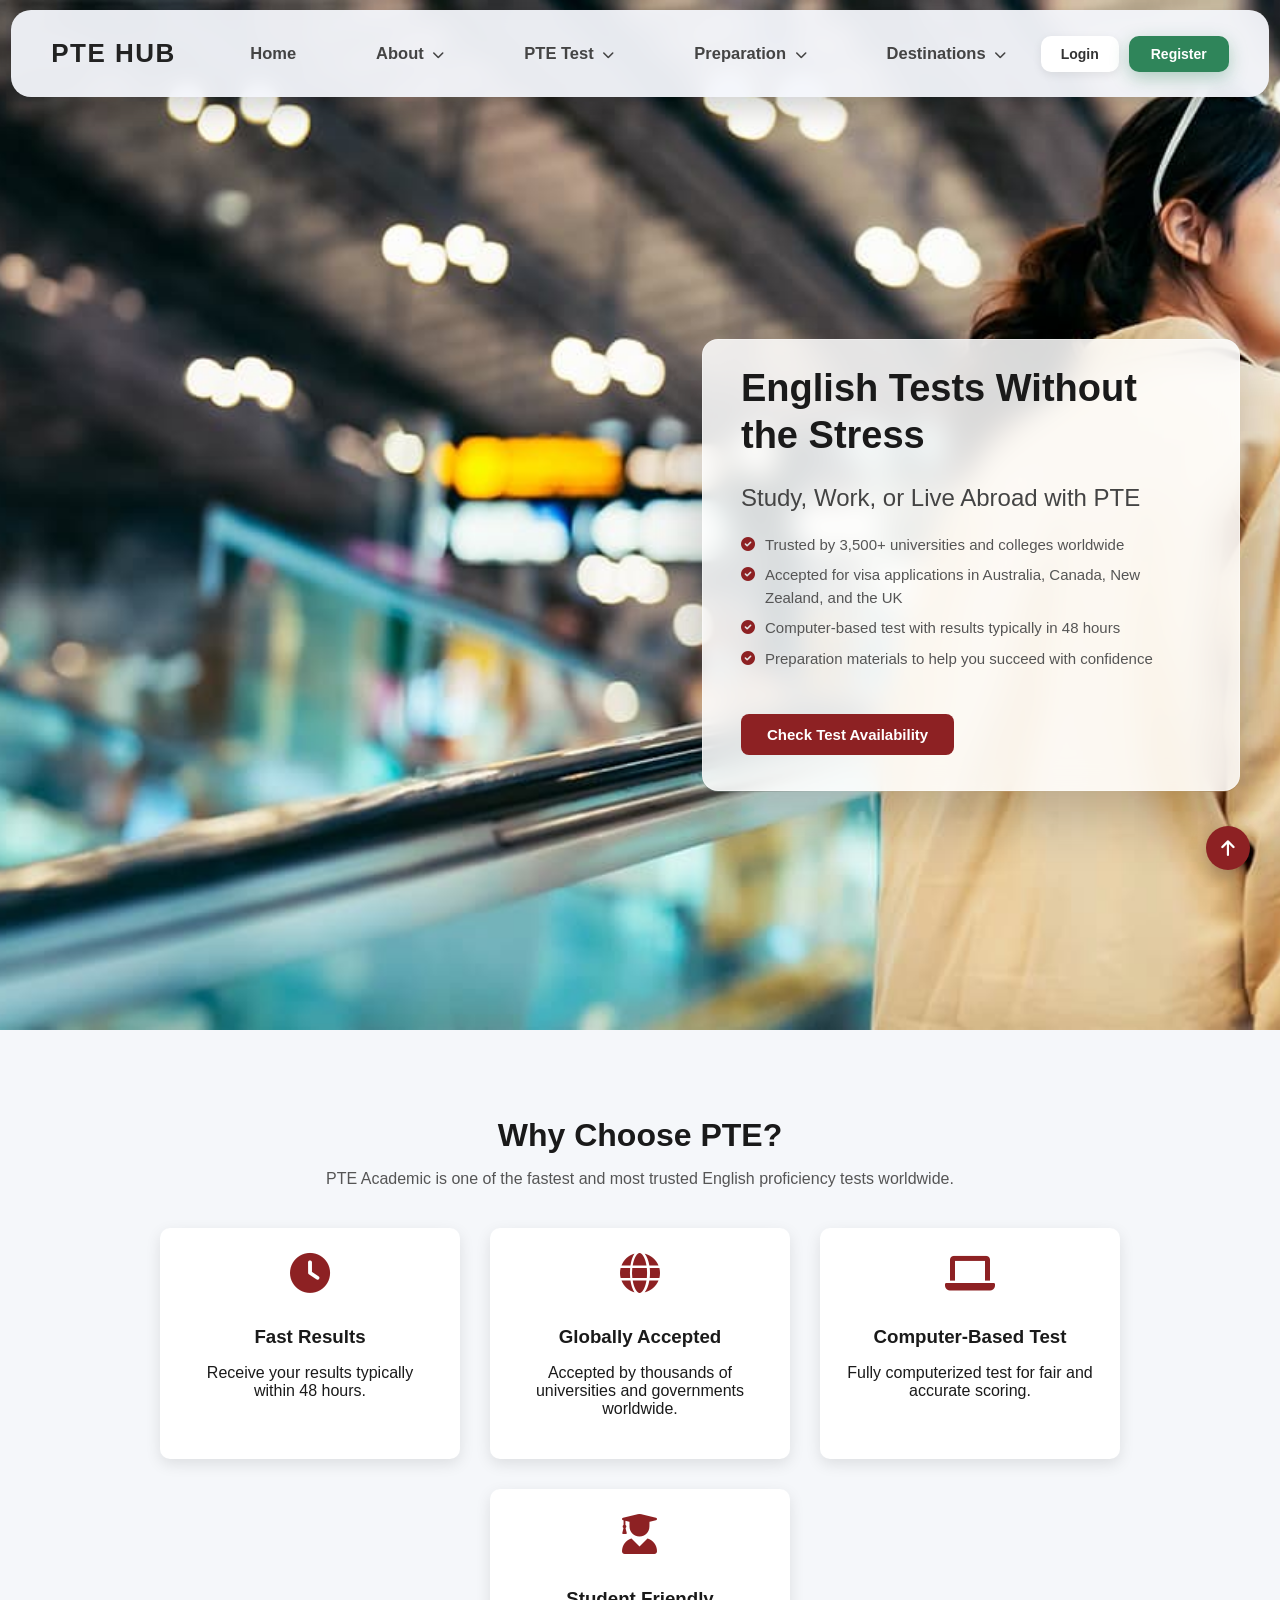
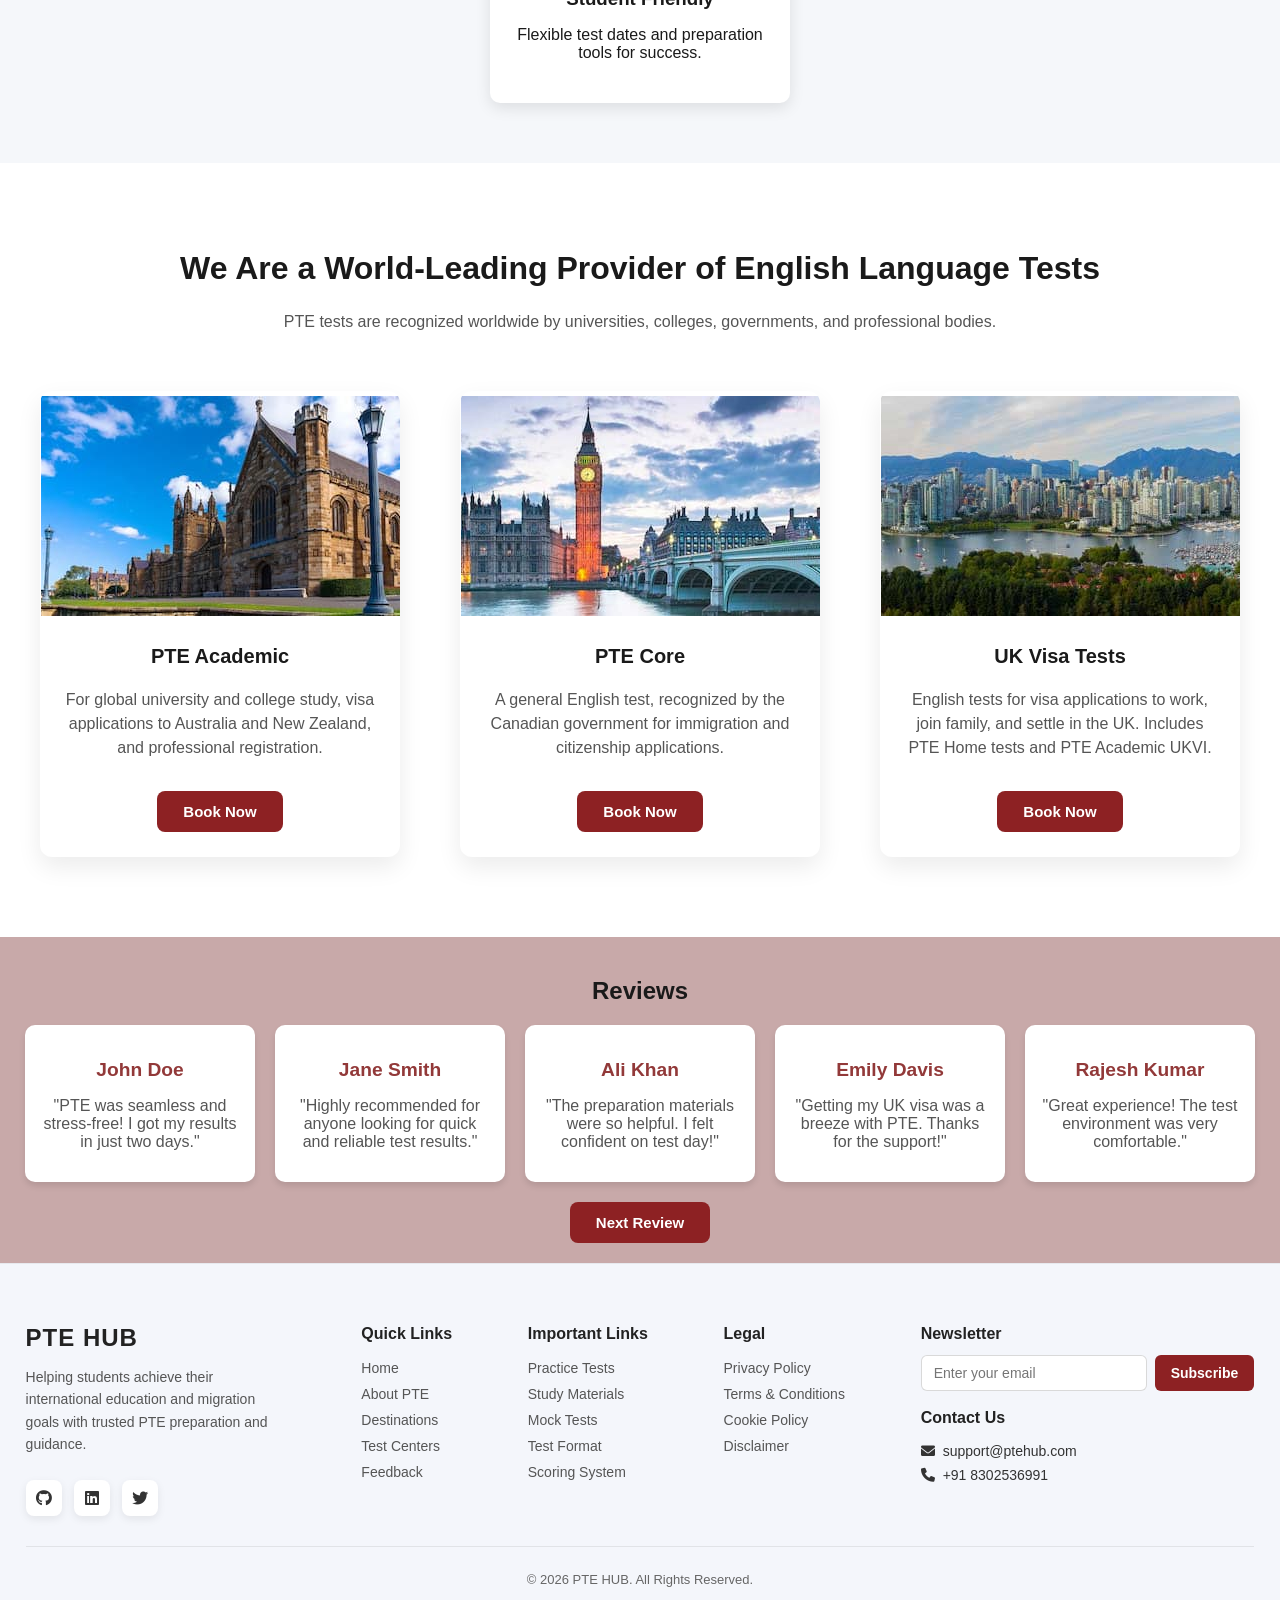
==== commit 4ac3d3ca: "issue solved" ====
--- a/index.html
+++ b/index.html
@@ -6,6 +6,7 @@
     <title>PTE HUB</title>
     <link rel="stylesheet" href="styles/css/style.css">
     <link rel="stylesheet" href="styles/css/navbar.css">
+    <link rel="stylesheet" href="styles/css/footer.css">
     <link href="https://cdnjs.cloudflare.com/ajax/libs/font-awesome/6.0.0-beta3/css/all.min.css" rel="stylesheet">
 </head>
 <body>
@@ -134,34 +135,16 @@
         </section>
 
     </main>
-
-    <!-- Footer -->
-    <footer>
-        <div class="col">
-            <img class="logo" src="assets/images/IMG_6083.PNG" alt="PTE HUB logo">
-            <h4>Contact</h4>
-            <p><strong>Email:</strong> @gmail.comfortable</p>
-            <p><strong>Address:</strong> Star City Near Chandigarh University, Room No. 20–22</p>
-            <p><strong>Phone:</strong> 8302536991, 9057816521</p>
-            <p><strong>Hours:</strong> 10:00–18:00</p>
-            <div class="follow">
-                <h4>Follow Us</h4>
-                <div class="icon">
-                    <i class="fab fa-facebook-f" aria-hidden="true"></i>
-                    <i class="fab fa-twitter" aria-hidden="true"></i>
-                    <i class="fab fa-instagram" aria-hidden="true"></i>
-                    <i class="fab fa-pinterest" aria-hidden="true"></i>
-                    <i class="fab fa-youtube" aria-hidden="true"></i>
-                </div>
-            </div>
-        </div>
-
-        <div class="copyright">
-            <p><strong>© 2026 PTE HUB</strong></p>
-        </div>
-    </footer>
+    <div id="footer-placeholder"></div>
 
     <script src="scripts/js/navbar.js"></script>
+    <script src="scripts/js/footer.js"></script>
     <script src="scripts/js/script.js"></script>
+    
+    <!-- SCROLL TO TOP BUTTON -->
+    <button id="scrollTopBtn" title="Back to top">
+      <i class="fas fa-arrow-up"></i>
+    </button>
+
 </body>
 </html>
--- a/styles/css/style.css
+++ b/styles/css/style.css
@@ -114,7 +114,7 @@
     display:flex;
     align-items:center;
     justify-content:center;
-    padding:120px 40px 60px 40px;
+    padding:160px 40px 60px 40px;
 }
 
 .hero-wrapper{
@@ -535,4 +535,41 @@
     border-radius:8px;
 
     cursor:pointer;
+}
+
+/* SCROLL TO TOP BUTTON */
+
+#scrollTopBtn{
+  position:fixed;
+
+  bottom:30px;
+  right:30px;
+
+  width:44px;
+  height:44px;
+
+  border:none;
+  border-radius:50%;
+
+  background:#8d2123;
+  color:white;
+
+  font-size:18px;
+
+  display:flex;
+  align-items:center;
+  justify-content:center;
+
+  cursor:pointer;
+
+  box-shadow:0 6px 18px rgba(0,0,0,0.25);
+
+  transition:all 0.25s ease;
+
+  z-index:9999;
+}
+
+#scrollTopBtn:hover{
+  background:#6f181a;
+  transform:translateY(-3px);
 }
--- a/styles/css/navbar.css
+++ b/styles/css/navbar.css
@@ -2,8 +2,8 @@
 
 .navbar-wrapper{
     width:100%;
-    position:absolute;
-    top:20px;
+    position:fixed;
+    top:10px;
     left:0;
     display:flex;
     justify-content:center;
@@ -86,7 +86,22 @@
 .nav-actions{
     display:flex;
     align-items:center;
-    gap:12px;
+    gap:14px;
+}
+
+/* AUTH BUTTON CONTAINER */
+
+#auth-buttons{
+    display:flex;
+    align-items:center;
+    gap:10px;
+}
+
+/* remove link default style */
+
+#auth-buttons a{
+    text-decoration:none;
+    display:flex;
 }
 
 /* LOGIN BUTTON */
@@ -94,12 +109,16 @@
 .login-btn{
     padding:9px 20px;
     border:none;
+    outline:none;
     background:white;
     border-radius:10px;
     font-weight:600;
     font-size:14px;
     cursor:pointer;
     color:#333;
+    display:flex;
+    align-items:center;
+    justify-content:center;
     box-shadow:0 3px 10px rgba(0,0,0,0.08);
     transition:all 0.25s ease;
 }
@@ -114,14 +133,23 @@
 .register-btn{
     padding:9px 22px;
     border:none;
+    outline:none;
     border-radius:10px;
     background:#2f855a;
     color:white;
     font-weight:600;
     font-size:14px;
     cursor:pointer;
+    display:flex;
+    align-items:center;
+    justify-content:center;
     transition:all 0.25s ease;
     box-shadow:0 6px 18px rgba(47,133,90,0.35);
+}
+
+.login-btn,
+.register-btn{
+    height:36px;
 }
 
 .register-btn:hover{
--- a/styles/css/footer.css
+++ b/styles/css/footer.css
@@ -0,0 +1,208 @@
+/* FOOTER WRAPPER */
+
+.footer-wrapper{
+  background:rgba(244,246,251,0.95);
+  backdrop-filter:blur(8px);
+  color:#333;
+  padding:40px 0 15px 0;
+  font-family:'Segoe UI','Poppins',sans-serif;
+  border-top:1px solid rgba(0,0,0,0.05);
+}
+
+/* FOOTER CONTAINER */
+
+.footer-container{
+  width:96%;
+  max-width:1400px;
+  margin:auto;
+
+  display:flex;
+  justify-content:space-between;
+  align-items:flex-start;
+
+  gap:70px;
+  flex-wrap:wrap;
+}
+
+/* BRAND */
+
+.brand{
+  max-width:260px;
+}
+
+.footer-logo{
+  font-size:24px;
+  font-weight:800;
+  margin-bottom:8px;
+  color:#222;
+  letter-spacing:1px;
+}
+
+.footer-desc{
+  font-size:14px;
+  line-height:1.6;
+  color:#555;
+  margin-bottom:14px;
+}
+
+/* SOCIAL ICONS */
+
+.social-icons{
+  display:flex;
+  gap:12px;
+  margin-top:10px;
+}
+
+.social-icons a{
+  width:36px;
+  height:36px;
+
+  background:white;
+  border-radius:8px;
+
+  box-shadow:0 3px 8px rgba(0,0,0,0.08);
+
+  display:flex;
+  align-items:center;
+  justify-content:center;
+
+  color:#333;
+  font-size:16px;
+
+  transition:0.25s;
+}
+
+.social-icons a:hover{
+  background:#8d2123;
+  color:white;
+  transform:translateY(-2px);
+}
+
+/* FOOTER COLUMN */
+
+.footer-col h4{
+  color:#222;
+  margin-bottom:12px;
+  font-size:16px;
+  font-weight:700;
+}
+
+.footer-col ul{
+  list-style:none;
+  padding:0;
+}
+
+.footer-col ul li{
+  margin-bottom:8px;
+}
+
+.footer-col ul li a{
+  color:#555;
+  text-decoration:none;
+  font-size:14px;
+  transition:0.25s;
+}
+
+.footer-col ul li a:hover{
+  color:#8d2123;
+}
+
+/* CONTACT */
+
+.contact-info li{
+  display:flex;
+  gap:8px;
+  align-items:center;
+  font-size:14px;
+  margin-bottom:6px;
+}
+
+/* NEWSLETTER */
+
+.newsletter-box{
+  margin-top:12px;
+}
+
+.newsletter-form{
+  display:flex;
+  gap:8px;
+  margin-top:6px;
+}
+
+.newsletter-form input{
+  padding:9px 12px;
+  border-radius:6px;
+  border:1px solid rgba(0,0,0,0.15);
+  outline:none;
+  font-size:14px;
+  width:200px;
+}
+
+.newsletter-form button{
+  background:#8d2123;
+  color:white;
+
+  border:none;
+
+  padding:9px 16px;
+
+  border-radius:6px;
+
+  cursor:pointer;
+
+  font-size:14px;
+  font-weight:600;
+
+  transition:0.25s;
+}
+
+.newsletter-form button:hover{
+  background:#6f181a;
+  transform:translateY(-2px);
+}
+
+/* FOOTER BOTTOM */
+
+.footer-bottom{
+  width:96%;
+  max-width:1400px;
+
+  margin:20px auto 0 auto;
+
+  border-top:1px solid rgba(0,0,0,0.08);
+
+  padding-top:12px;
+
+  display:flex;
+  justify-content:center;
+  align-items:center;
+
+  font-size:13px;
+  color:#666;
+}
+
+
+
+/* MOBILE */
+
+@media(max-width:900px){
+
+  .footer-container{
+    flex-direction:column;
+    align-items:center;
+    text-align:center;
+  }
+
+  .footer-col{
+    width:100%;
+  }
+
+  .social-icons{
+    justify-content:center;
+  }
+
+  .newsletter-form{
+    justify-content:center;
+  }
+
+}
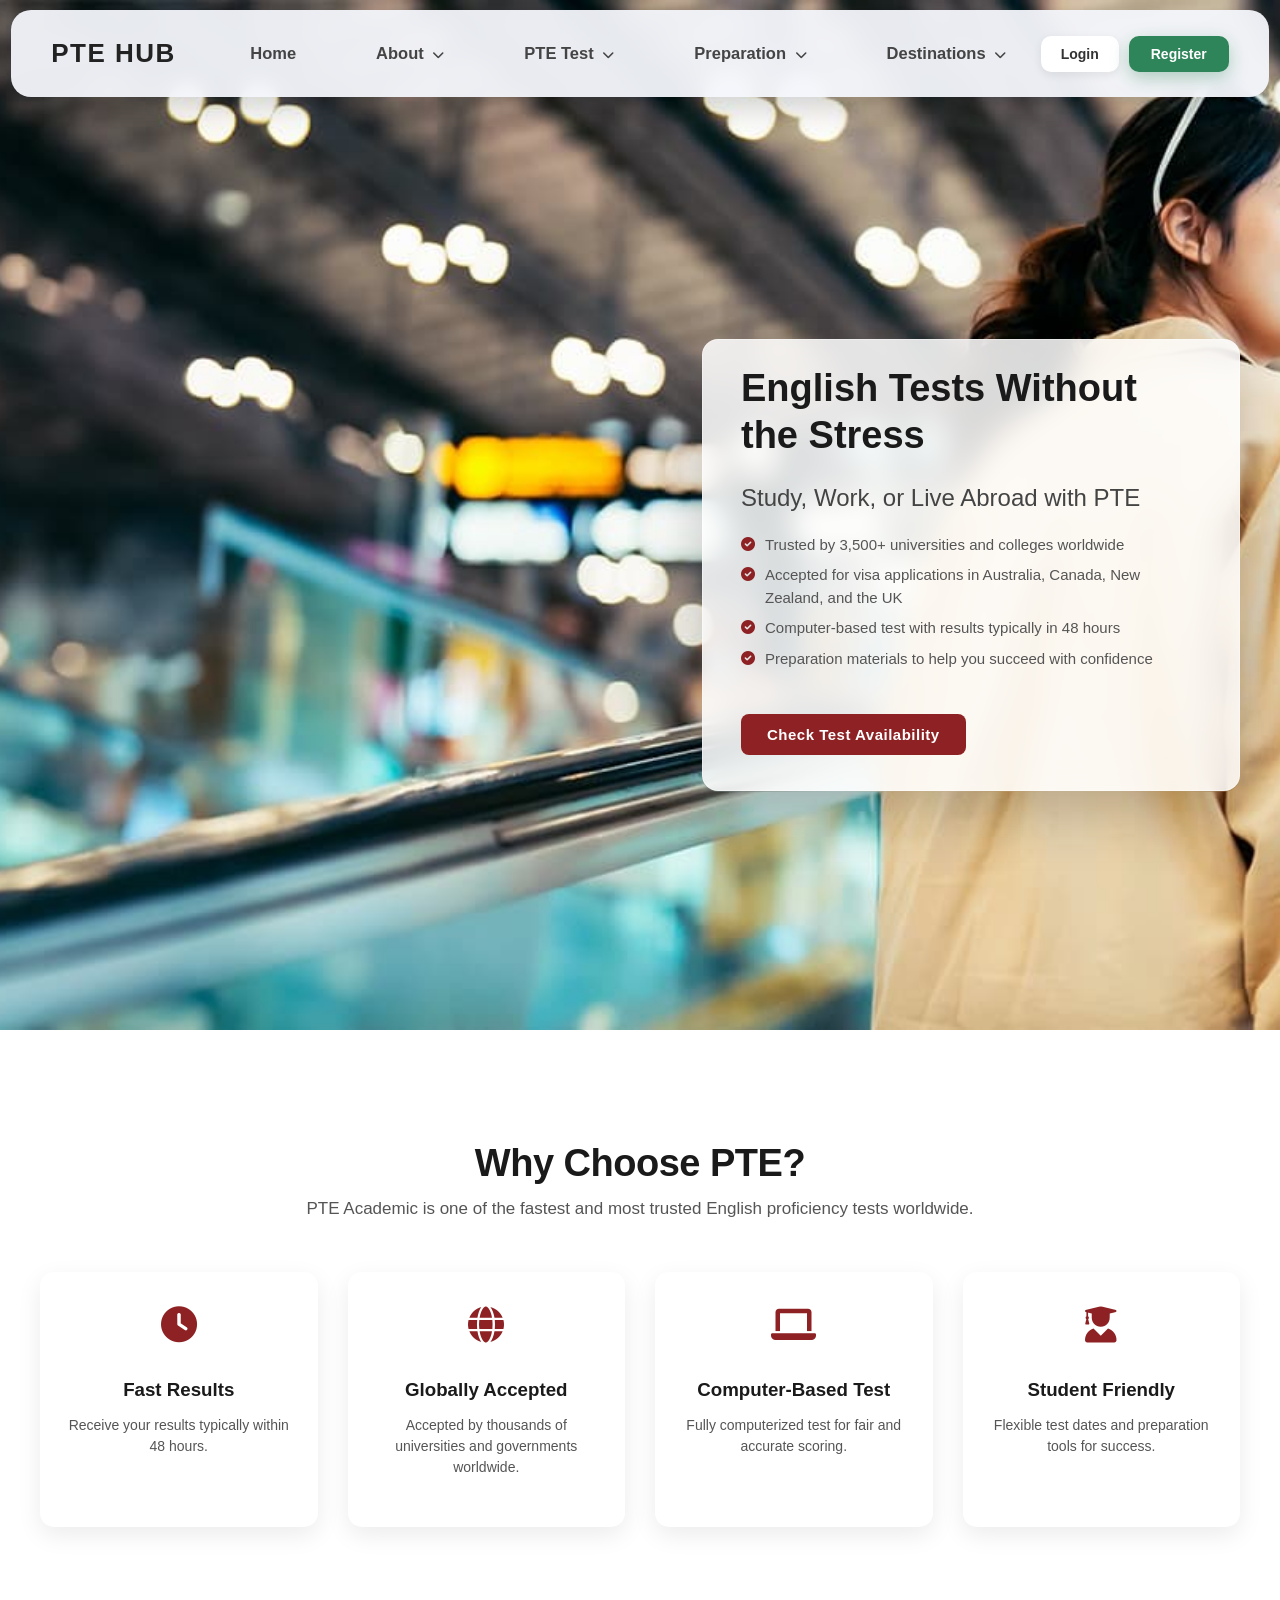
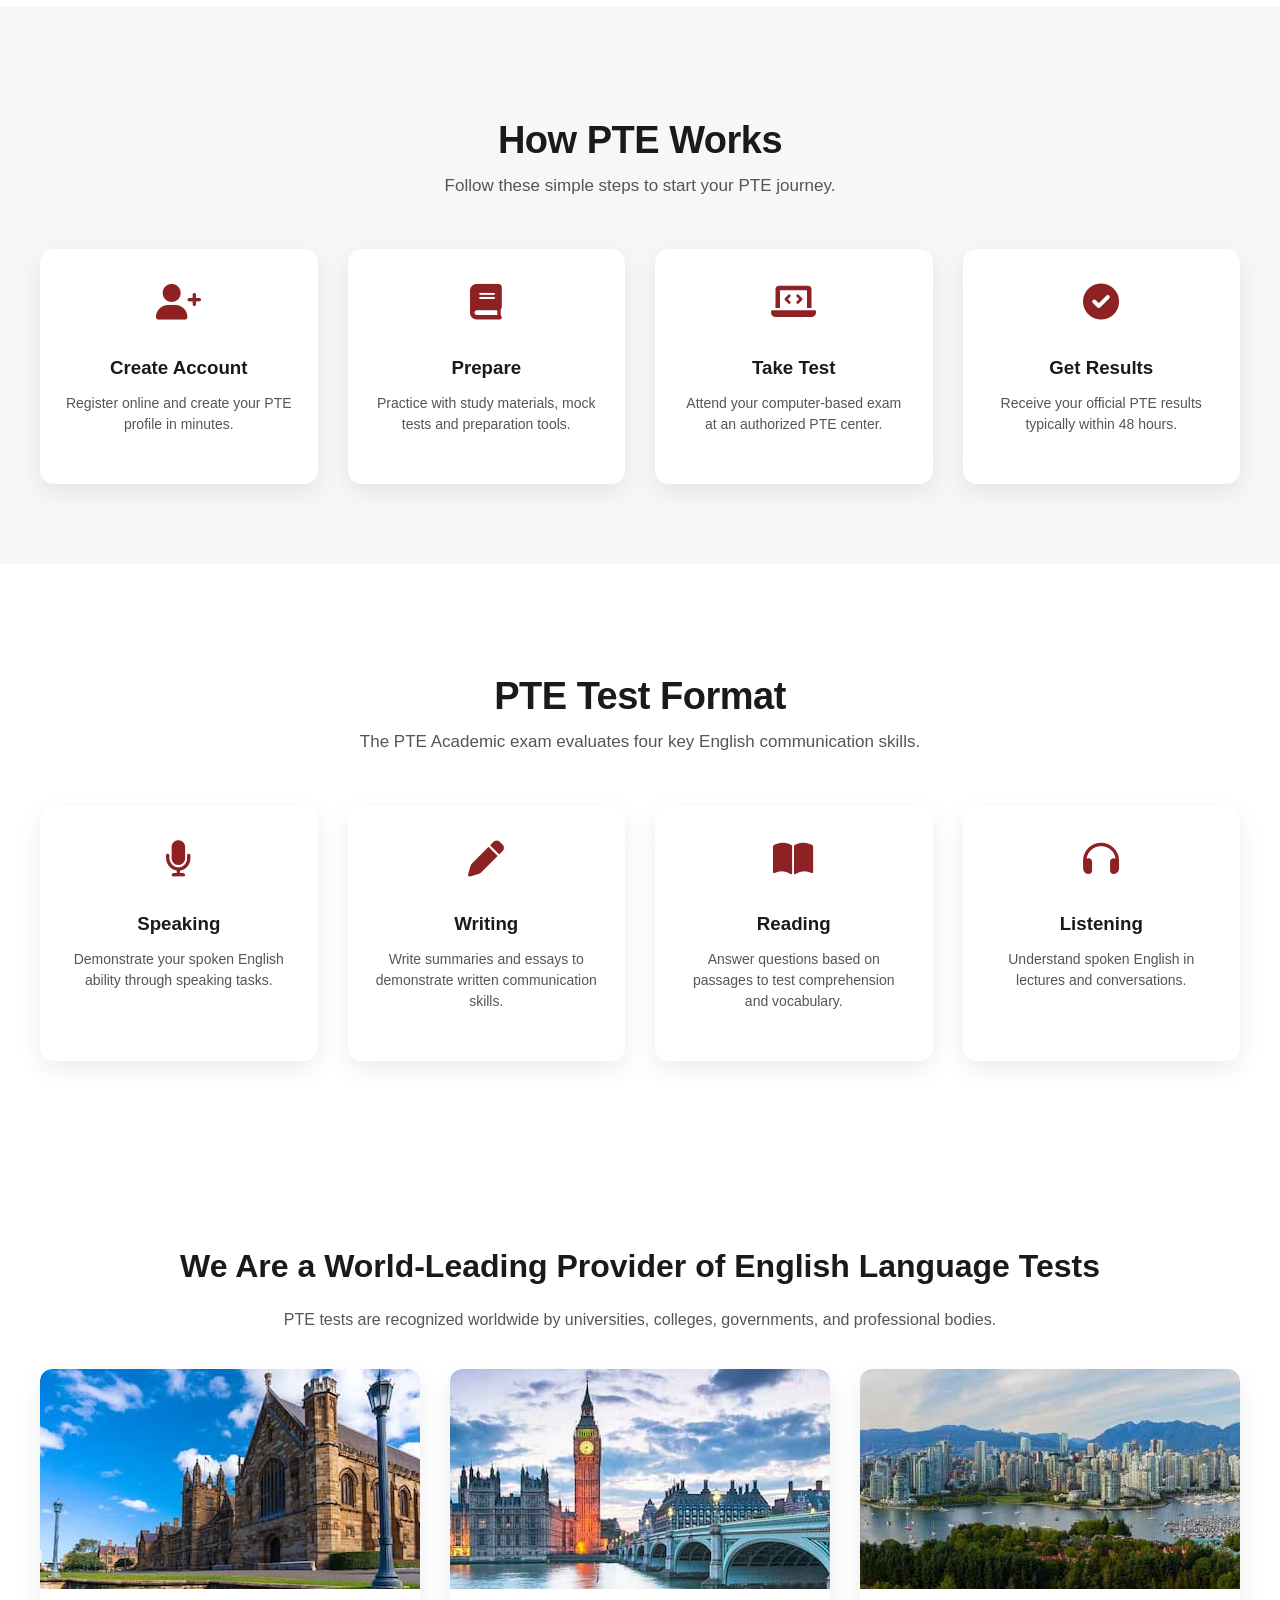
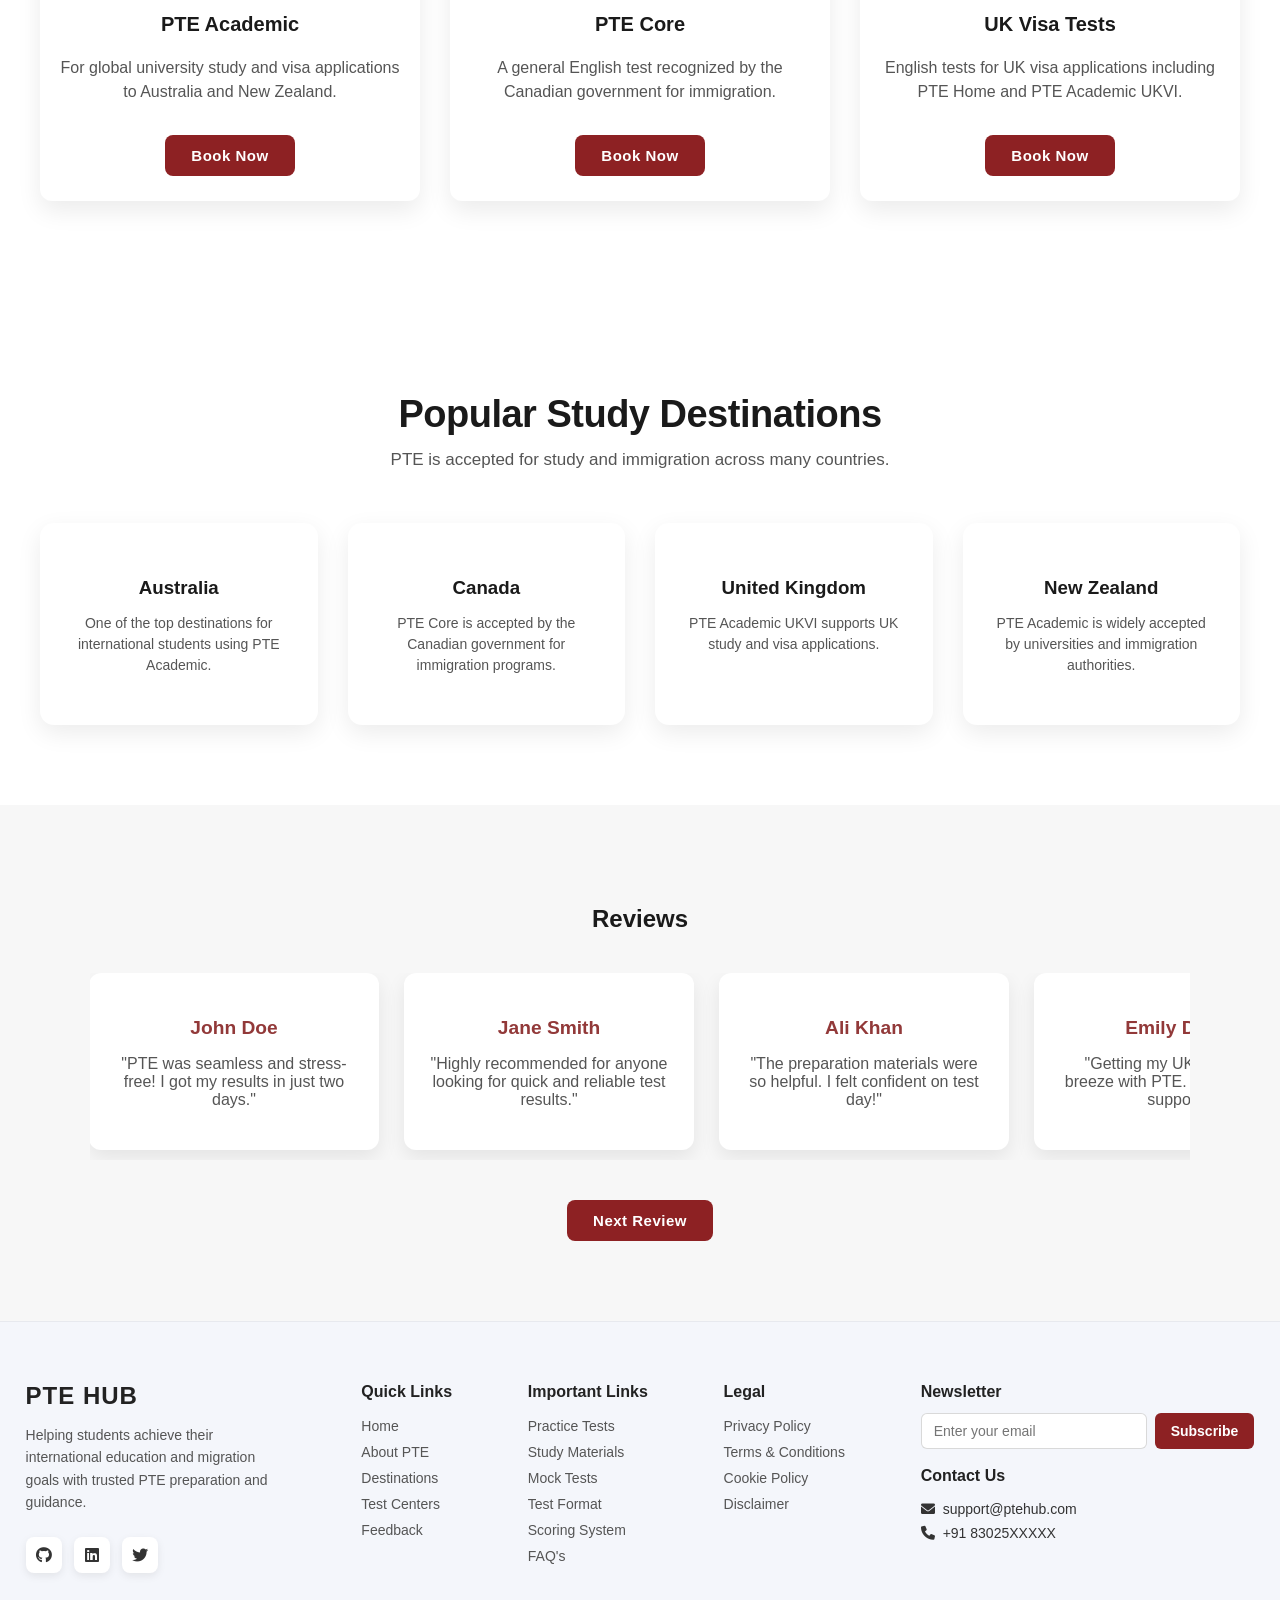
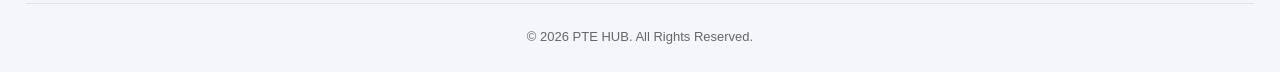
==== commit 8422bb07: "issue solved" ====
--- a/index.html
+++ b/index.html
@@ -1,37 +1,41 @@
 <!DOCTYPE html>
 <html lang="en">
+
 <head>
     <meta charset="UTF-8">
     <meta name="viewport" content="width=device-width, initial-scale=1.0">
     <title>PTE HUB</title>
+
     <link rel="stylesheet" href="styles/css/style.css">
     <link rel="stylesheet" href="styles/css/navbar.css">
     <link rel="stylesheet" href="styles/css/footer.css">
+
     <link href="https://cdnjs.cloudflare.com/ajax/libs/font-awesome/6.0.0-beta3/css/all.min.css" rel="stylesheet">
 </head>
+
 <body>
 
     <!-- Navbar -->
     <div id="navbar-placeholder"></div>
 
-    <!-- Main Content -->
     <main>
 
         <!-- Hero Section -->
         <section id="point">
             <div class="hero-wrapper">
                 <div class="hero-image"></div>
+
                 <div class="hero-text">
                     <h2>English Tests Without the Stress</h2>
                     <h3>Study, Work, or Live Abroad with PTE</h3>
-                                    
+
                     <ul class="hero-points">
                         <li><i class="fas fa-check-circle"></i> Trusted by 3,500+ universities and colleges worldwide</li>
                         <li><i class="fas fa-check-circle"></i> Accepted for visa applications in Australia, Canada, New Zealand, and the UK</li>
                         <li><i class="fas fa-check-circle"></i> Computer-based test with results typically in 48 hours</li>
                         <li><i class="fas fa-check-circle"></i> Preparation materials to help you succeed with confidence</li>
                     </ul>
-                    
+
                     <div class="hero-actions">
                         <button id="address">Check Test Availability</button>
                     </div>
@@ -39,111 +43,238 @@
             </div>
         </section>
 
-        <!-- Why Choose PTE Section -->
-        <section id="features">
-        
+        <!-- Why Choose PTE -->
+        <section class="features-section reveal">
+
             <div class="features-heading">
                 <h2>Why Choose PTE?</h2>
                 <p>PTE Academic is one of the fastest and most trusted English proficiency tests worldwide.</p>
             </div>
-        
-            <div class="features-container">
-            
+
+            <div class="features-container">
+
                 <div class="feature-box">
                     <i class="fas fa-clock"></i>
                     <h3>Fast Results</h3>
                     <p>Receive your results typically within 48 hours.</p>
                 </div>
-            
+
                 <div class="feature-box">
                     <i class="fas fa-globe"></i>
                     <h3>Globally Accepted</h3>
                     <p>Accepted by thousands of universities and governments worldwide.</p>
                 </div>
-            
+
                 <div class="feature-box">
                     <i class="fas fa-laptop"></i>
                     <h3>Computer-Based Test</h3>
                     <p>Fully computerized test for fair and accurate scoring.</p>
                 </div>
-            
+
                 <div class="feature-box">
                     <i class="fas fa-user-graduate"></i>
                     <h3>Student Friendly</h3>
                     <p>Flexible test dates and preparation tools for success.</p>
                 </div>
-            </div>
-        </section>
-
-        <!-- Cards Section -->
+
+            </div>
+
+        </section>
+
+        <!-- How PTE Works -->
+        <section class="features-section reveal">
+
+            <div class="features-heading">
+                <h2>How PTE Works</h2>
+                <p>Follow these simple steps to start your PTE journey.</p>
+            </div>
+
+            <div class="features-container">
+
+                <div class="feature-box">
+                    <i class="fas fa-user-plus"></i>
+                    <h3>Create Account</h3>
+                    <p>Register online and create your PTE profile in minutes.</p>
+                </div>
+
+                <div class="feature-box">
+                    <i class="fas fa-book"></i>
+                    <h3>Prepare</h3>
+                    <p>Practice with study materials, mock tests and preparation tools.</p>
+                </div>
+
+                <div class="feature-box">
+                    <i class="fas fa-laptop-code"></i>
+                    <h3>Take Test</h3>
+                    <p>Attend your computer-based exam at an authorized PTE center.</p>
+                </div>
+
+                <div class="feature-box">
+                    <i class="fas fa-check-circle"></i>
+                    <h3>Get Results</h3>
+                    <p>Receive your official PTE results typically within 48 hours.</p>
+                </div>
+
+            </div>
+
+        </section>
+
+        <!-- PTE Test Format -->
+        <section class="features-section reveal">
+
+            <div class="features-heading">
+                <h2>PTE Test Format</h2>
+                <p>The PTE Academic exam evaluates four key English communication skills.</p>
+            </div>
+
+            <div class="features-container">
+
+                <div class="feature-box">
+                    <i class="fas fa-microphone"></i>
+                    <h3>Speaking</h3>
+                    <p>Demonstrate your spoken English ability through speaking tasks.</p>
+                </div>
+
+                <div class="feature-box">
+                    <i class="fas fa-pen"></i>
+                    <h3>Writing</h3>
+                    <p>Write summaries and essays to demonstrate written communication skills.</p>
+                </div>
+
+                <div class="feature-box">
+                    <i class="fas fa-book-open"></i>
+                    <h3>Reading</h3>
+                    <p>Answer questions based on passages to test comprehension and vocabulary.</p>
+                </div>
+
+                <div class="feature-box">
+                    <i class="fas fa-headphones"></i>
+                    <h3>Listening</h3>
+                    <p>Understand spoken English in lectures and conversations.</p>
+                </div>
+
+            </div>
+
+        </section>
+
+        <!-- Test Types -->
         <section id="page2">
+
             <div id="alpha">
                 <h2>We Are a World-Leading Provider of English Language Tests</h2>
                 <p>PTE tests are recognized worldwide by universities, colleges, governments, and professional bodies.</p>
             </div>
+
             <div id="container">
+
                 <div class="cards">
-                    <img src="assets/images/Australia_university_800px_x_451px__1_.jpg"
-                         alt="Students at an Australian university campus">
+                    <img src="assets/images/Australia_university_800px_x_451px__1_.jpg" alt="">
                     <h3>PTE Academic</h3>
-                    <p>For global university and college study, visa applications to Australia and New Zealand, and professional registration.</p>
+                    <p>For global university study and visa applications to Australia and New Zealand.</p>
                     <button id="address1">Book Now</button>
                 </div>
+
                 <div class="cards">
-                    <img src="assets/images/London-_UK-800_x_451px__1_.jpg"
-                         alt="London city skyline representing UK study and visa opportunities">
+                    <img src="assets/images/London-_UK-800_x_451px__1_.jpg" alt="">
                     <h3>PTE Core</h3>
-                    <p>A general English test, recognized by the Canadian government for immigration and citizenship applications.</p>
+                    <p>A general English test recognized by the Canadian government for immigration.</p>
                     <button id="address1">Book Now</button>
                 </div>
+
                 <div class="cards">
-                    <img src="assets/images/AdobeStock_171916302-Canada__1_.jpg"
-                         alt="International students preparing for UK visa English tests">
+                    <img src="assets/images/AdobeStock_171916302-Canada__1_.jpg" alt="">
                     <h3>UK Visa Tests</h3>
-                    <p>English tests for visa applications to work, join family, and settle in the UK. Includes PTE Home tests and PTE Academic UKVI.</p>
+                    <p>English tests for UK visa applications including PTE Home and PTE Academic UKVI.</p>
                     <button id="address1">Book Now</button>
                 </div>
-            </div>
-        </section>
-
-        <!-- Reviews Section -->
+
+            </div>
+
+        </section>
+
+        <!-- Popular Study Destinations -->
+        <section class="features-section reveal">
+
+            <div class="features-heading">
+                <h2>Popular Study Destinations</h2>
+                <p>PTE is accepted for study and immigration across many countries.</p>
+            </div>
+
+            <div class="features-container">
+
+                <div class="feature-box">
+                    <h3>Australia</h3>
+                    <p>One of the top destinations for international students using PTE Academic.</p>
+                </div>
+
+                <div class="feature-box">
+                    <h3>Canada</h3>
+                    <p>PTE Core is accepted by the Canadian government for immigration programs.</p>
+                </div>
+
+                <div class="feature-box">
+                    <h3>United Kingdom</h3>
+                    <p>PTE Academic UKVI supports UK study and visa applications.</p>
+                </div>
+
+                <div class="feature-box">
+                    <h3>New Zealand</h3>
+                    <p>PTE Academic is widely accepted by universities and immigration authorities.</p>
+                </div>
+
+            </div>
+
+        </section>
+
+        <!-- Reviews -->
         <section id="contact">
+
             <h2>Reviews</h2>
+
             <div id="reviews">
+
                 <div class="review">
                     <h3>John Doe</h3>
                     <p>"PTE was seamless and stress-free! I got my results in just two days."</p>
                 </div>
+
                 <div class="review">
                     <h3>Jane Smith</h3>
                     <p>"Highly recommended for anyone looking for quick and reliable test results."</p>
                 </div>
+
                 <div class="review">
                     <h3>Ali Khan</h3>
                     <p>"The preparation materials were so helpful. I felt confident on test day!"</p>
                 </div>
+
                 <div class="review">
                     <h3>Emily Davis</h3>
                     <p>"Getting my UK visa was a breeze with PTE. Thanks for the support!"</p>
                 </div>
+
                 <div class="review">
                     <h3>Rajesh Kumar</h3>
                     <p>"Great experience! The test environment was very comfortable."</p>
                 </div>
-            </div>
+
+            </div>
+
             <button id="address1">Next Review</button>
+
         </section>
 
     </main>
+
     <div id="footer-placeholder"></div>
 
     <script src="scripts/js/navbar.js"></script>
     <script src="scripts/js/footer.js"></script>
     <script src="scripts/js/script.js"></script>
-    
-    <!-- SCROLL TO TOP BUTTON -->
+
+    <!-- Scroll To Top Button -->
     <button id="scrollTopBtn" title="Back to top">
-      <i class="fas fa-arrow-up"></i>
+        <i class="fas fa-arrow-up"></i>
     </button>
 
 </body>
--- a/styles/css/style.css
+++ b/styles/css/style.css
@@ -5,12 +5,6 @@
     background: white;
     color: #1a1a1a;
     overflow-x: hidden;
-}
-
-/* Image Styling */
-img {
-    height: 6vh;
-    margin: 5px 1px;
 }
 
 /* Header */
@@ -192,10 +186,17 @@
     margin-top:10px;
 }
 
-#features{
-    padding:60px 20px;
+section.reveal{
+    padding:80px 20px;
     text-align:center;
-    background:#f5f7fa;
+}
+
+section.reveal:nth-of-type(even){
+    background:#ffffff;
+}
+
+section.reveal:nth-of-type(odd){
+    background:#f7f7f7;
 }
 
 .features-heading h2{
@@ -208,39 +209,9 @@
     margin-bottom:40px;
 }
 
-.features-container{
-    display:flex;
-    justify-content:center;
-    gap:30px;
-    flex-wrap:wrap;
-}
-
-.feature-box{
-    background:white;
-    width:250px;
-    padding:25px;
-    border-radius:10px;
-    box-shadow:0 5px 15px rgba(0,0,0,0.1);
-    transition:transform 0.3s ease;
-}
-
-.feature-box:hover{
-    transform:translateY(-5px);
-}
-
-.feature-box i{
-    font-size:40px;
-    color:#8d2123;
-    margin-bottom:15px;
-}
-
-.feature-box h3{
-    margin-bottom:10px;
-}
-
 #page2{
     background:#ffffff;
-    padding:60px 20px;
+    padding:80px 20px;
 }
 
 #alpha{
@@ -258,23 +229,58 @@
 }
 
 /* Cards Section */
-#container {
-    display: flex;
-    flex-wrap: wrap;
-    justify-content: space-between;
-    gap: 15px;
-    padding: 20px;
+#container{
+    max-width:1200px;
+    margin:auto;
+    display:grid;
+    grid-template-columns:repeat(auto-fit,minmax(300px,1fr));
+    gap:30px;
+}
+
+#container .cards::after{
+    content:"";
+    position:absolute;
+    inset:0;
+    background:linear-gradient(120deg, transparent, rgba(255,255,255,0.3), transparent);
+    opacity:0;
+    transition:0.4s;
+}
+
+#container .cards:hover::after{
+    opacity:1;
 }
 
 #container .cards{
-    width:30%;
+    width:100%;
     background:#ffffff;
+
     border-radius:12px;
     overflow:hidden;
+    position:relative;
+
     box-shadow:0 10px 25px rgba(0,0,0,0.08);
-    transition:transform 0.35s ease, box-shadow 0.35s ease;
+
+    transition:all 0.4s ease;
+
     text-align:center;
     padding-bottom:25px;
+}
+
+#container .cards::after{
+    content:"";
+    position:absolute;
+    inset:0;
+    background:linear-gradient(120deg, transparent, rgba(255,255,255,0.3), transparent);
+    opacity:0;
+    transition:0.4s;
+}
+
+#container .cards:hover::after{
+    opacity:1;
+}
+
+#address, #address1{
+    letter-spacing:0.5px;
 }
 
 #container .cards:hover{
@@ -285,7 +291,12 @@
 #container .cards img{
     width:100%;
     height:220px;
+
     object-fit:cover;
+
+    border-top-left-radius:12px;
+    border-top-right-radius:12px;
+
     transition:transform 0.4s ease;
 }
 
@@ -310,25 +321,50 @@
 }
 /* Reviews Section */
 #contact {
-    padding: 20px;
-    background-color: #c8a9a9;
+    background:#f7f7f7;
+    padding:80px 20px;
     text-align: center;
 }
 
-#reviews {
-    display: flex;
-    justify-content: center;
-    flex-wrap: wrap;
-    gap: 20px;
-    margin: 20px 0;
-}
-
-.review {
-    width: 200px;
-    background: #fff;
-    padding: 15px;
-    border-radius: 10px;
-    box-shadow: 0 4px 6px rgba(0, 0, 0, 0.1);
+#reviews{
+    max-width:1100px;
+    margin:40px auto;
+
+    display:flex;
+    gap:25px;
+
+    overflow-x:auto;
+    scroll-behavior:smooth;
+
+    padding-bottom:10px;
+}
+
+#reviews::-webkit-scrollbar{
+    height:6px;
+}
+
+#reviews::-webkit-scrollbar-thumb{
+    background:#8d2123;
+    border-radius:10px;
+}
+
+.review{
+    min-width:240px;
+    max-width:260px;
+    background:#fff;
+
+    padding:25px;
+
+    border-radius:12px;
+
+    box-shadow:0 8px 20px rgba(0,0,0,0.08);
+
+    transition:all 0.3s ease;
+}
+
+.review:hover{
+    transform:translateY(-6px);
+    box-shadow:0 18px 40px rgba(0,0,0,0.15);
 }
 
 .review h3 {
@@ -415,13 +451,11 @@
     }
 
     #container {
-        flex-direction: column;
-        align-items: center;
+        grid-template-columns: 1fr;
     }
 
     #container .cards {
-        width: 90%;
-        margin: 10px 0;
+        width: 100%;
     }
 
     #box1 {
@@ -461,6 +495,20 @@
     #address, #address1 {
         padding: 8px 15px;
     }
+}
+
+@media (max-width:768px){
+
+.hero-wrapper{
+    flex-direction:column;
+    justify-content:center;
+    text-align:center;
+}
+
+.hero-text{
+    max-width:100%;
+}
+
 }
 
 /* LOGIN REQUIRED POPUP */
@@ -556,7 +604,8 @@
 
   font-size:18px;
 
-  display:flex;
+  display:none; /* hidden initially */
+
   align-items:center;
   justify-content:center;
 
@@ -572,4 +621,164 @@
 #scrollTopBtn:hover{
   background:#6f181a;
   transform:translateY(-3px);
+}
+
+/* ===== MODERN SECTION LAYOUT ===== */
+
+.features-heading h2{
+    font-size:38px;
+    font-weight:700;
+    letter-spacing:-0.5px;
+    margin-bottom: 10px;
+    color:#1a1a1a;
+}
+
+.features-heading p{
+    font-size:17px;
+    line-height:1.6;
+    max-width:700px;
+    margin:0 auto 50px auto;
+    color:#555;
+}
+
+/* grid layout instead of flex */
+
+.features-container{
+    max-width:1200px;
+    margin:auto;
+    display:grid;
+    grid-template-columns:repeat(auto-fit,minmax(220px,1fr));
+    gap:30px;
+}
+
+/* modern cards */
+
+.feature-box{
+    background:white;
+    padding:35px 25px;
+
+    border-radius:14px;
+    text-align:center;
+
+    box-shadow:0 8px 25px rgba(0,0,0,0.08);
+
+    position:relative;
+    overflow:hidden;
+
+    opacity:0;
+    transform:translateY(40px);
+
+    transition:all 0.6s ease;
+}
+
+.feature-box::before{
+    content:"";
+    position:absolute;
+    top:0;
+    left:-100%;
+    width:100%;
+    height:100%;
+    background:linear-gradient(120deg, transparent, rgba(255,255,255,0.6), transparent);
+    transition:0.6s;
+}
+
+.feature-box:hover::before{
+    left:100%;
+}
+
+.feature-box:hover{
+    transform:translateY(-8px);
+    box-shadow:0 18px 45px rgba(0,0,0,0.15);
+}
+
+.feature-box i{
+    font-size:36px;
+    color:#8d2123;
+    margin-bottom:18px;
+}
+
+.feature-box h3{
+    margin-bottom:12px;
+}
+
+.feature-box p{
+    font-size:14px;
+    color:#555;
+    line-height:1.5;
+}
+
+/* ===== SCROLL ANIMATION ===== */
+
+.reveal{
+    opacity:0;
+    transform:translateY(40px);
+    transition:all 0.8s ease;
+}
+
+.reveal.active{
+    opacity:1;
+    transform:translateY(0);
+}
+
+.reveal.active .feature-box{
+    opacity:1;
+    transform:translateY(0);
+}
+
+.reveal.active .feature-box:nth-child(1){ transition-delay:0.1s; }
+.reveal.active .feature-box:nth-child(2){ transition-delay:0.2s; }
+.reveal.active .feature-box:nth-child(3){ transition-delay:0.3s; }
+.reveal.active .feature-box:nth-child(4){ transition-delay:0.4s; }
+
+
+/* smooth page scrolling */
+
+html{
+    scroll-behavior:smooth;
+}
+
+/* scrollbar styling */
+
+::-webkit-scrollbar{
+    height:8px;
+}
+
+::-webkit-scrollbar-thumb{
+    background:#8d2123;
+    border-radius:10px;
+}
+
+#address, #address1{
+    position:relative;
+    overflow:hidden;
+}
+
+#address::after, #address1::after{
+    content:"";
+    position:absolute;
+    top:0;
+    left:-100%;
+    width:100%;
+    height:100%;
+    background:rgba(255,255,255,0.2);
+    transition:0.4s;
+}
+
+#address:hover::after, #address1:hover::after{
+    left:100%;
+}
+
+.hero-text{
+    animation:fadeUp 1s ease;
+}
+
+@keyframes fadeUp{
+    from{
+        opacity:0;
+        transform:translateY(30px);
+    }
+    to{
+        opacity:1;
+        transform:translateY(0);
+    }
 }
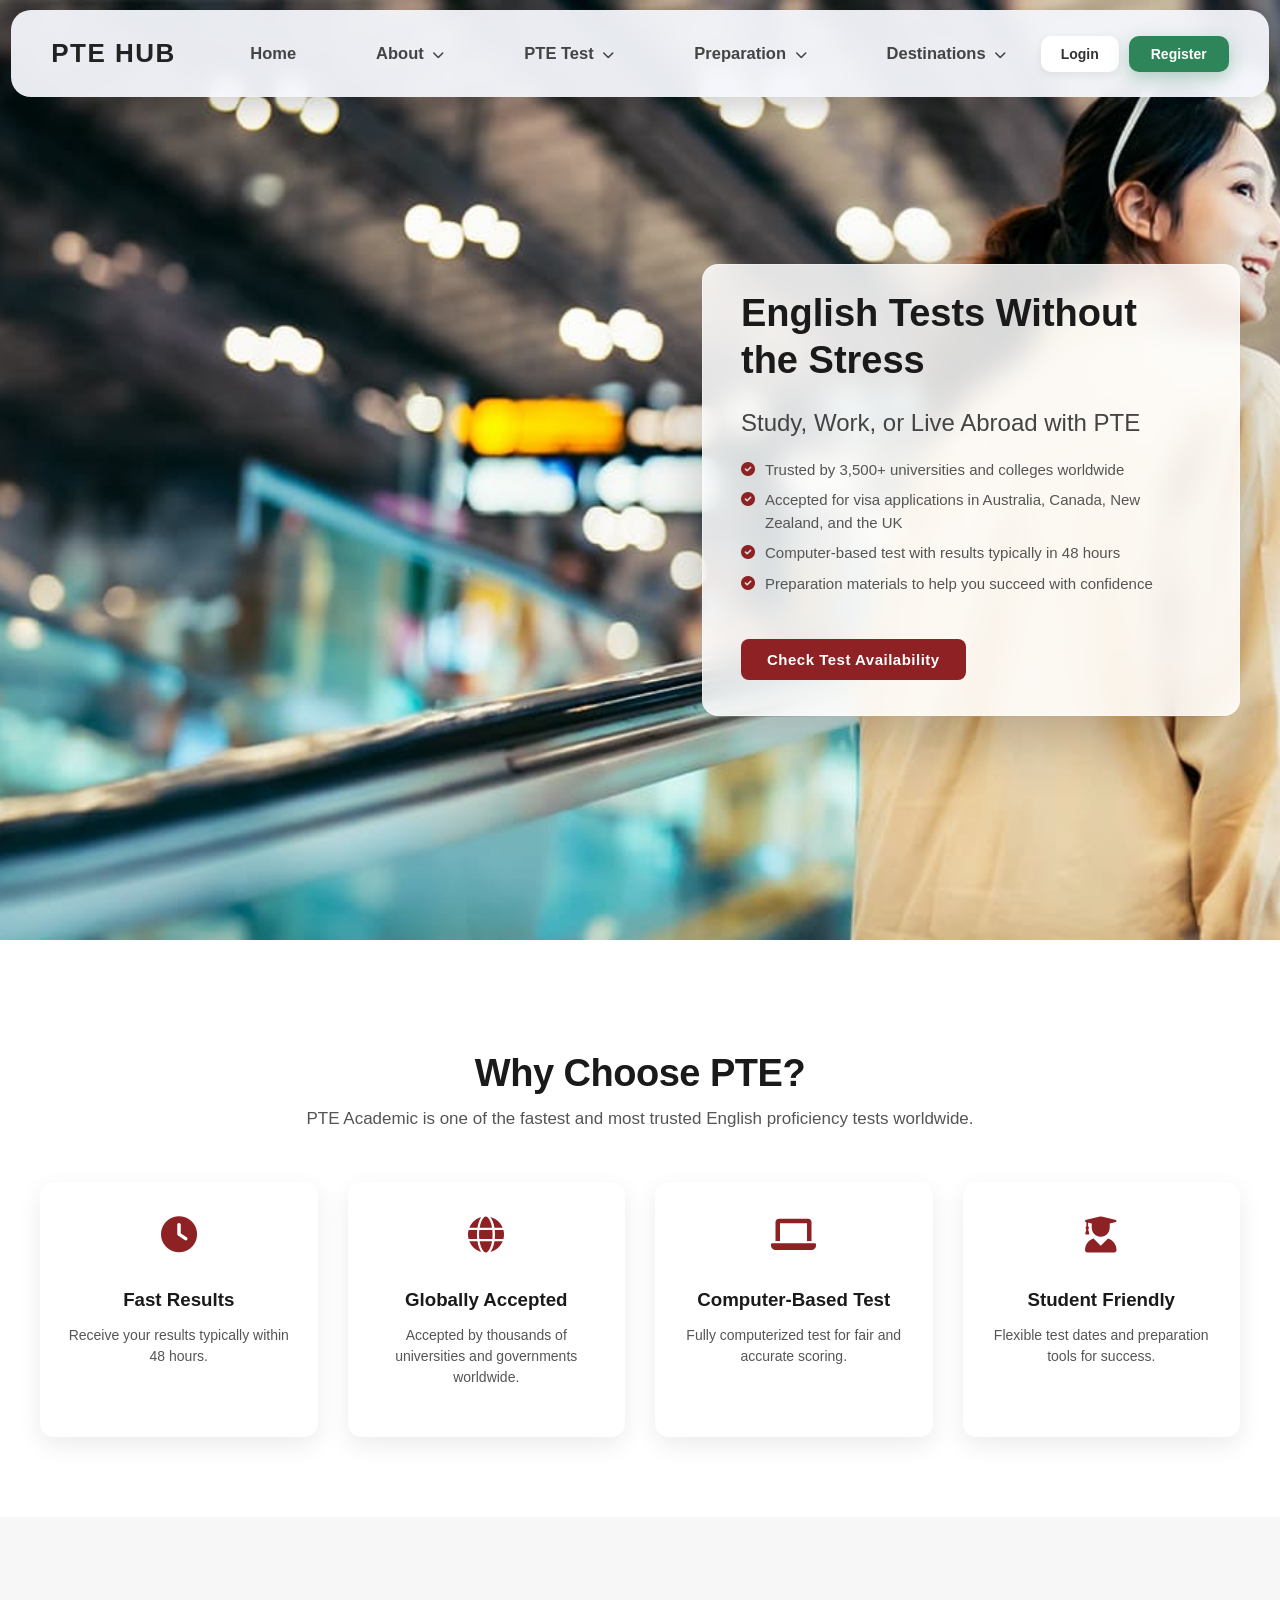
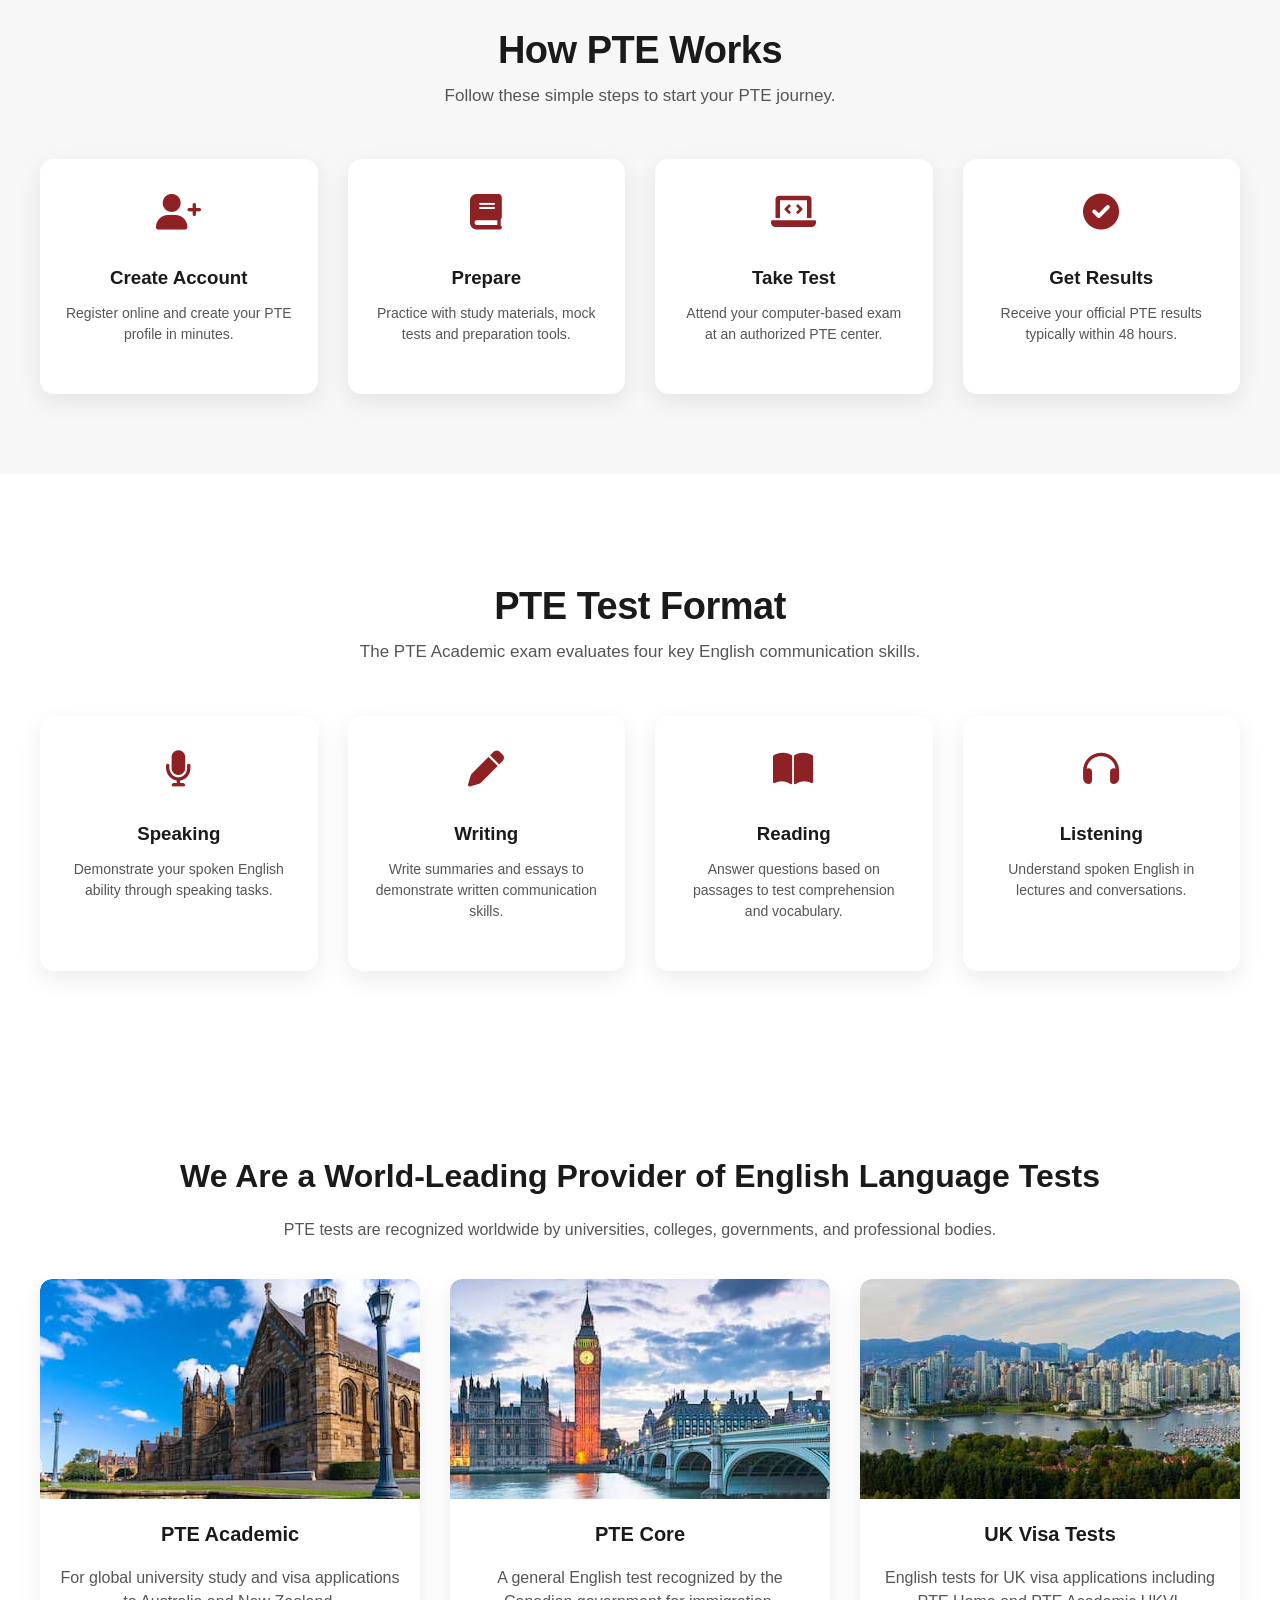
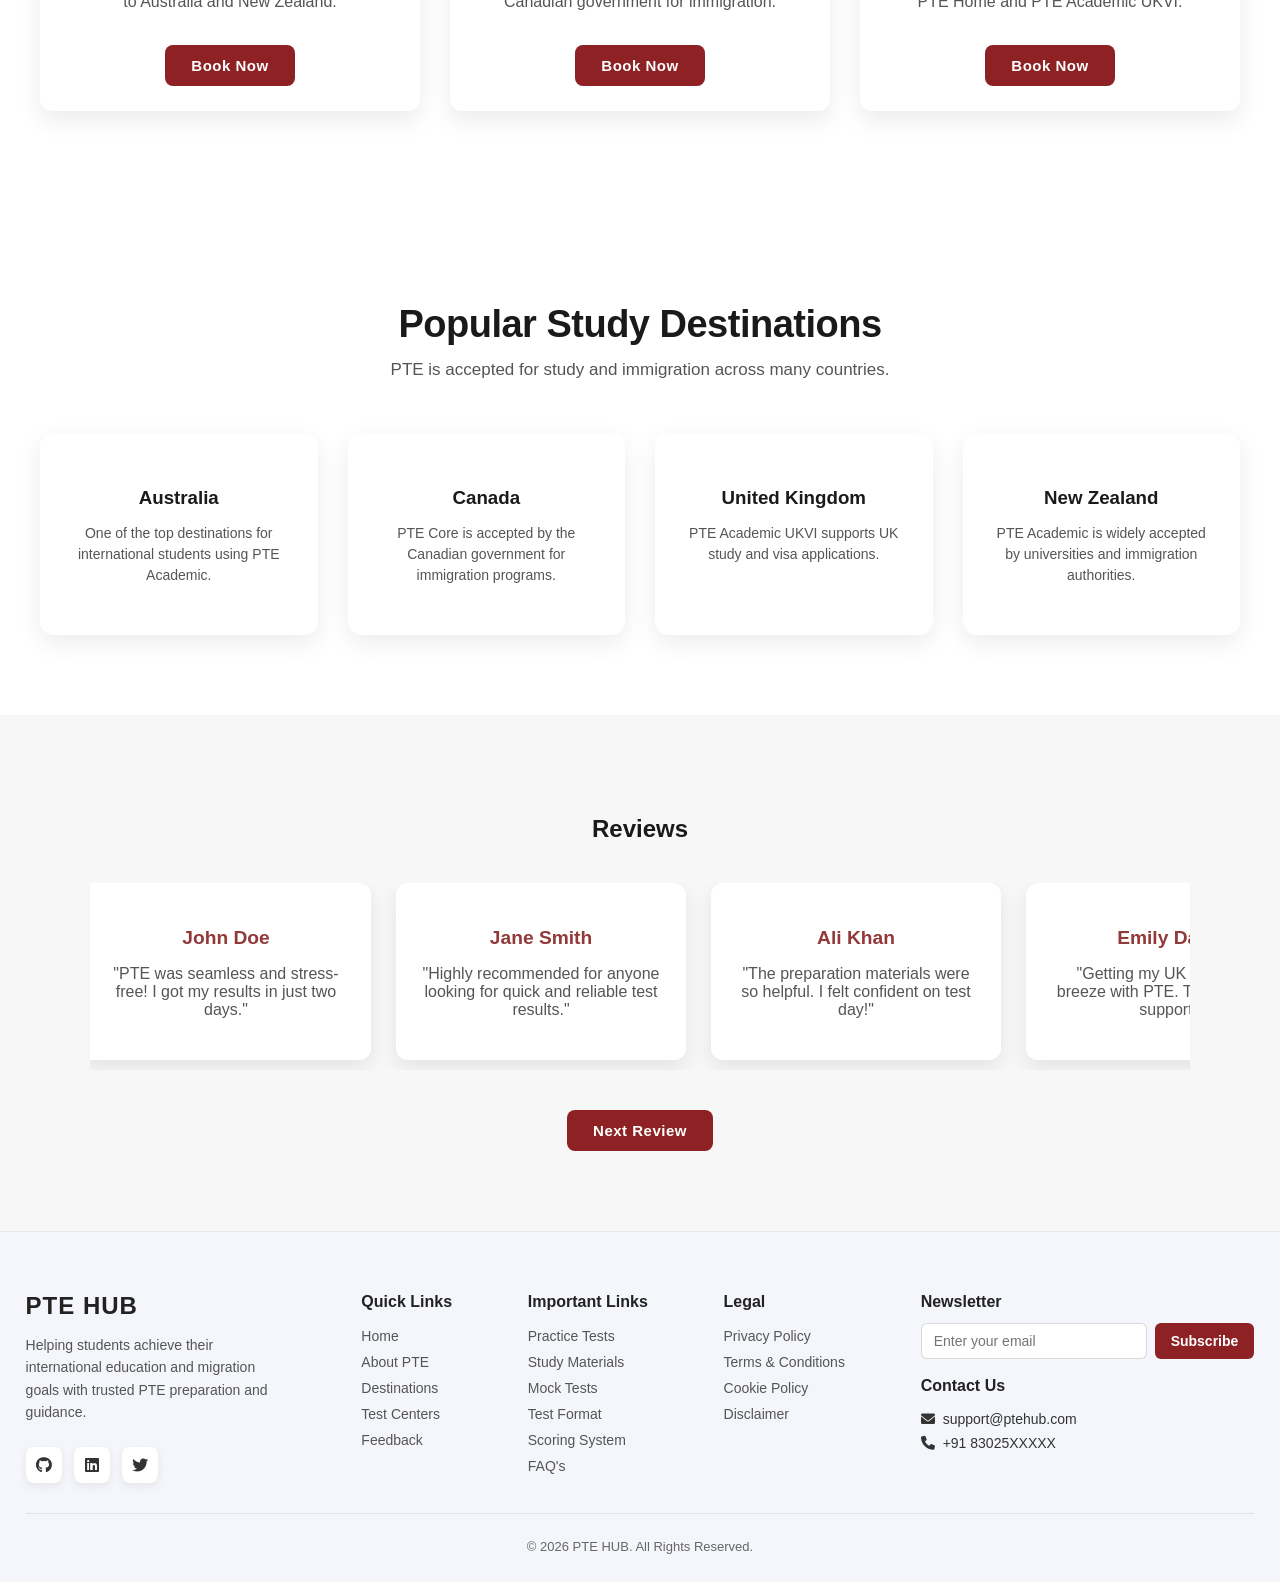
==== commit c700e73c: "issue4/solved" ====
--- a/index.html
+++ b/index.html
@@ -9,6 +9,7 @@
     <link rel="stylesheet" href="styles/css/style.css">
     <link rel="stylesheet" href="styles/css/navbar.css">
     <link rel="stylesheet" href="styles/css/footer.css">
+    <link rel="preload" href="components/navbar.html" as="fetch" crossorigin="anonymous">
 
     <link href="https://cdnjs.cloudflare.com/ajax/libs/font-awesome/6.0.0-beta3/css/all.min.css" rel="stylesheet">
 </head>
@@ -16,7 +17,9 @@
 <body>
 
     <!-- Navbar -->
-    <div id="navbar-placeholder"></div>
+    <header id="header">
+        <div id="navbar-placeholder"></div>
+    </header>
 
     <main>
 
@@ -44,7 +47,7 @@
         </section>
 
         <!-- Why Choose PTE -->
-        <section class="features-section reveal">
+        <section id="about-section" class="features-section reveal">
 
             <div class="features-heading">
                 <h2>Why Choose PTE?</h2>
@@ -82,7 +85,7 @@
         </section>
 
         <!-- How PTE Works -->
-        <section class="features-section reveal">
+        <section id="pte-section" class="features-section reveal">
 
             <div class="features-heading">
                 <h2>How PTE Works</h2>
@@ -120,7 +123,7 @@
         </section>
 
         <!-- PTE Test Format -->
-        <section class="features-section reveal">
+        <section id="prep-section" class="features-section reveal">
 
             <div class="features-heading">
                 <h2>PTE Test Format</h2>
@@ -193,7 +196,7 @@
         </section>
 
         <!-- Popular Study Destinations -->
-        <section class="features-section reveal">
+        <section id="dest-section" class="features-section reveal">
 
             <div class="features-heading">
                 <h2>Popular Study Destinations</h2>
--- a/styles/css/style.css
+++ b/styles/css/style.css
@@ -9,16 +9,20 @@
 
 /* Header */
 #header {
+    position: absolute; /* overlay on hero */
+    top: 0;
+    left: 0;
+    width: 100%;
+
     display: flex;
     align-items: center;
     justify-content: space-between;
-    background: #E3E6F3;
-    box-shadow: 0 5px 15px rgba(0, 0, 0, 0.06);
+
+    padding: 15px 40px;
+
     z-index: 999;
-    position: sticky;
-    top: 0;
-    left: 0;
-    padding: 10px 20px;
+
+    background: transparent; /* IMPORTANT */
 }
 
 #header img {
@@ -104,11 +108,14 @@
     background-image:url('../../assets/images/hero.jpg');
     background-size:cover;
     background-position:center;
-    min-height:90vh;
+
+    min-height:calc(100vh - 80px); /* adjust based on navbar height */
+
     display:flex;
     align-items:center;
     justify-content:center;
-    padding:160px 40px 60px 40px;
+
+    padding:80px 40px 40px 40px;
 }
 
 .hero-wrapper{
@@ -499,15 +506,30 @@
 
 @media (max-width:768px){
 
-.hero-wrapper{
-    flex-direction:column;
-    justify-content:center;
-    text-align:center;
-}
-
-.hero-text{
-    max-width:100%;
-}
+    #point{
+        padding:80px 20px 30px 20px;
+        min-height:auto;
+    }
+
+    .hero-wrapper{
+        flex-direction:column;
+        justify-content:center;
+        align-items:center;
+        text-align:center;
+    }
+
+    .hero-text{
+        max-width:100%;
+        padding:20px;
+    }
+
+    .hero-text h2{
+        font-size:26px;
+    }
+
+    .hero-text h3{
+        font-size:18px;
+    }
 
 }
 
@@ -616,6 +638,10 @@
   transition:all 0.25s ease;
 
   z-index:9999;
+}
+
+#scrollTopBtn.show{
+  display:flex;
 }
 
 #scrollTopBtn:hover{
@@ -737,15 +763,24 @@
     scroll-behavior:smooth;
 }
 
-/* scrollbar styling */
+/* SCROLLBAR (modern thin) */
 
 ::-webkit-scrollbar{
-    height:8px;
+    width:6px;   /* vertical */
+    height:6px;  /* horizontal */
+}
+
+::-webkit-scrollbar-track{
+    background:transparent;
 }
 
 ::-webkit-scrollbar-thumb{
     background:#8d2123;
     border-radius:10px;
+}
+
+::-webkit-scrollbar-thumb:hover{
+    background:#6a181b;
 }
 
 #address, #address1{
@@ -781,4 +816,10 @@
         opacity:1;
         transform:translateY(0);
     }
+}
+
+/* SCROLL OFFSET FIX (for sticky navbar) */
+
+section{
+    scroll-margin-top: 90px;
 }
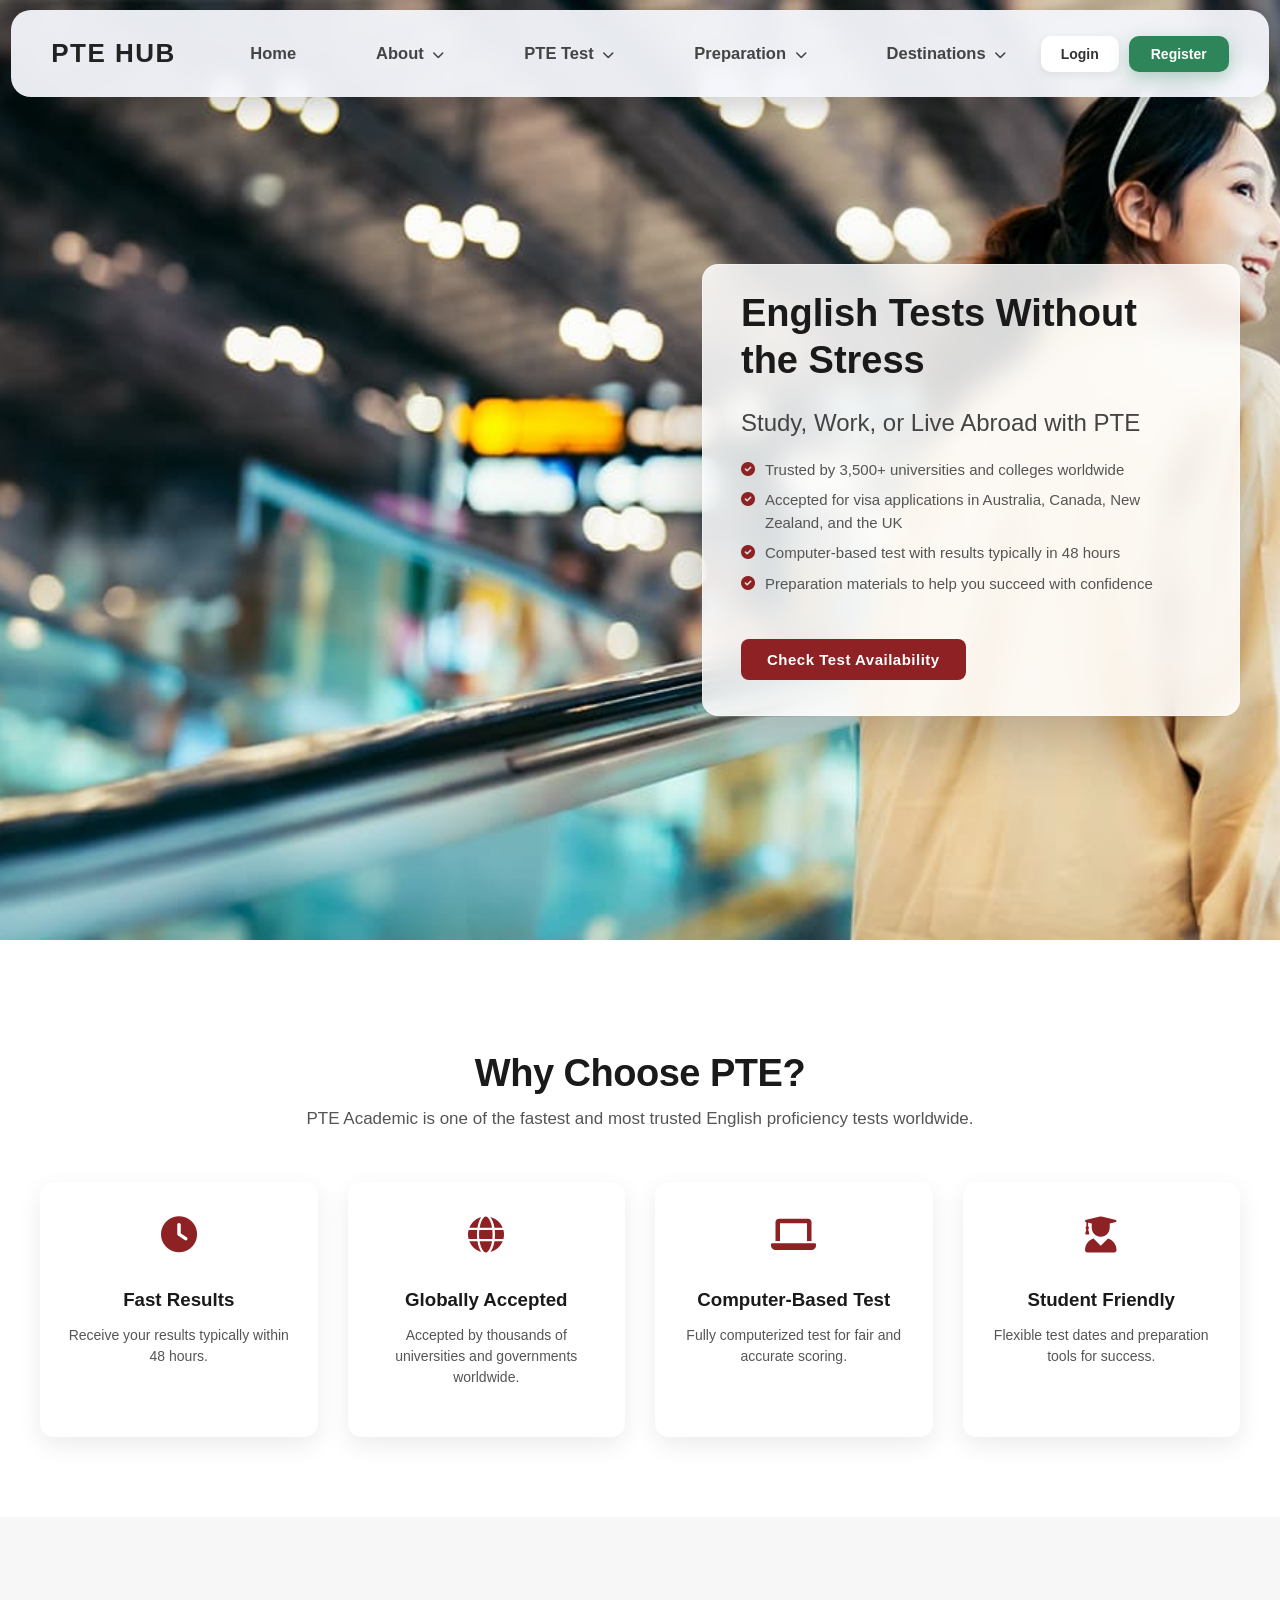
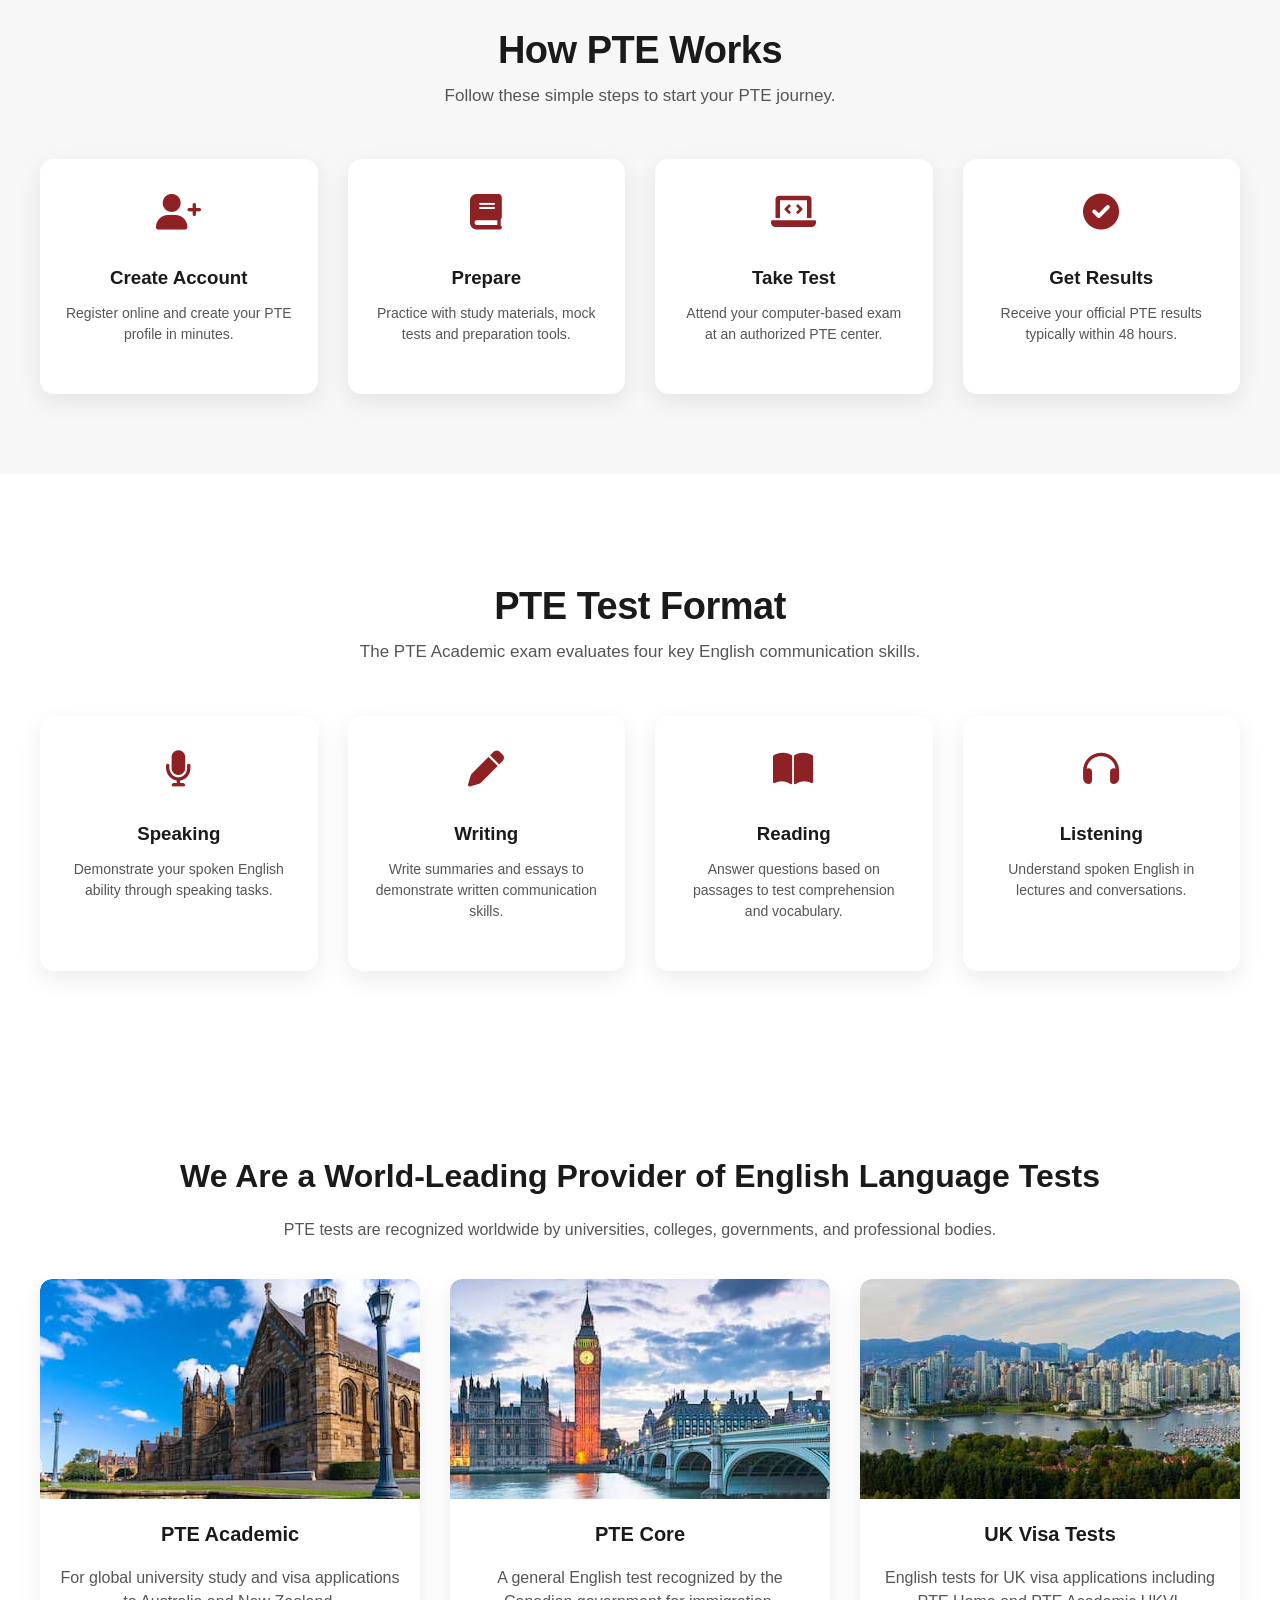
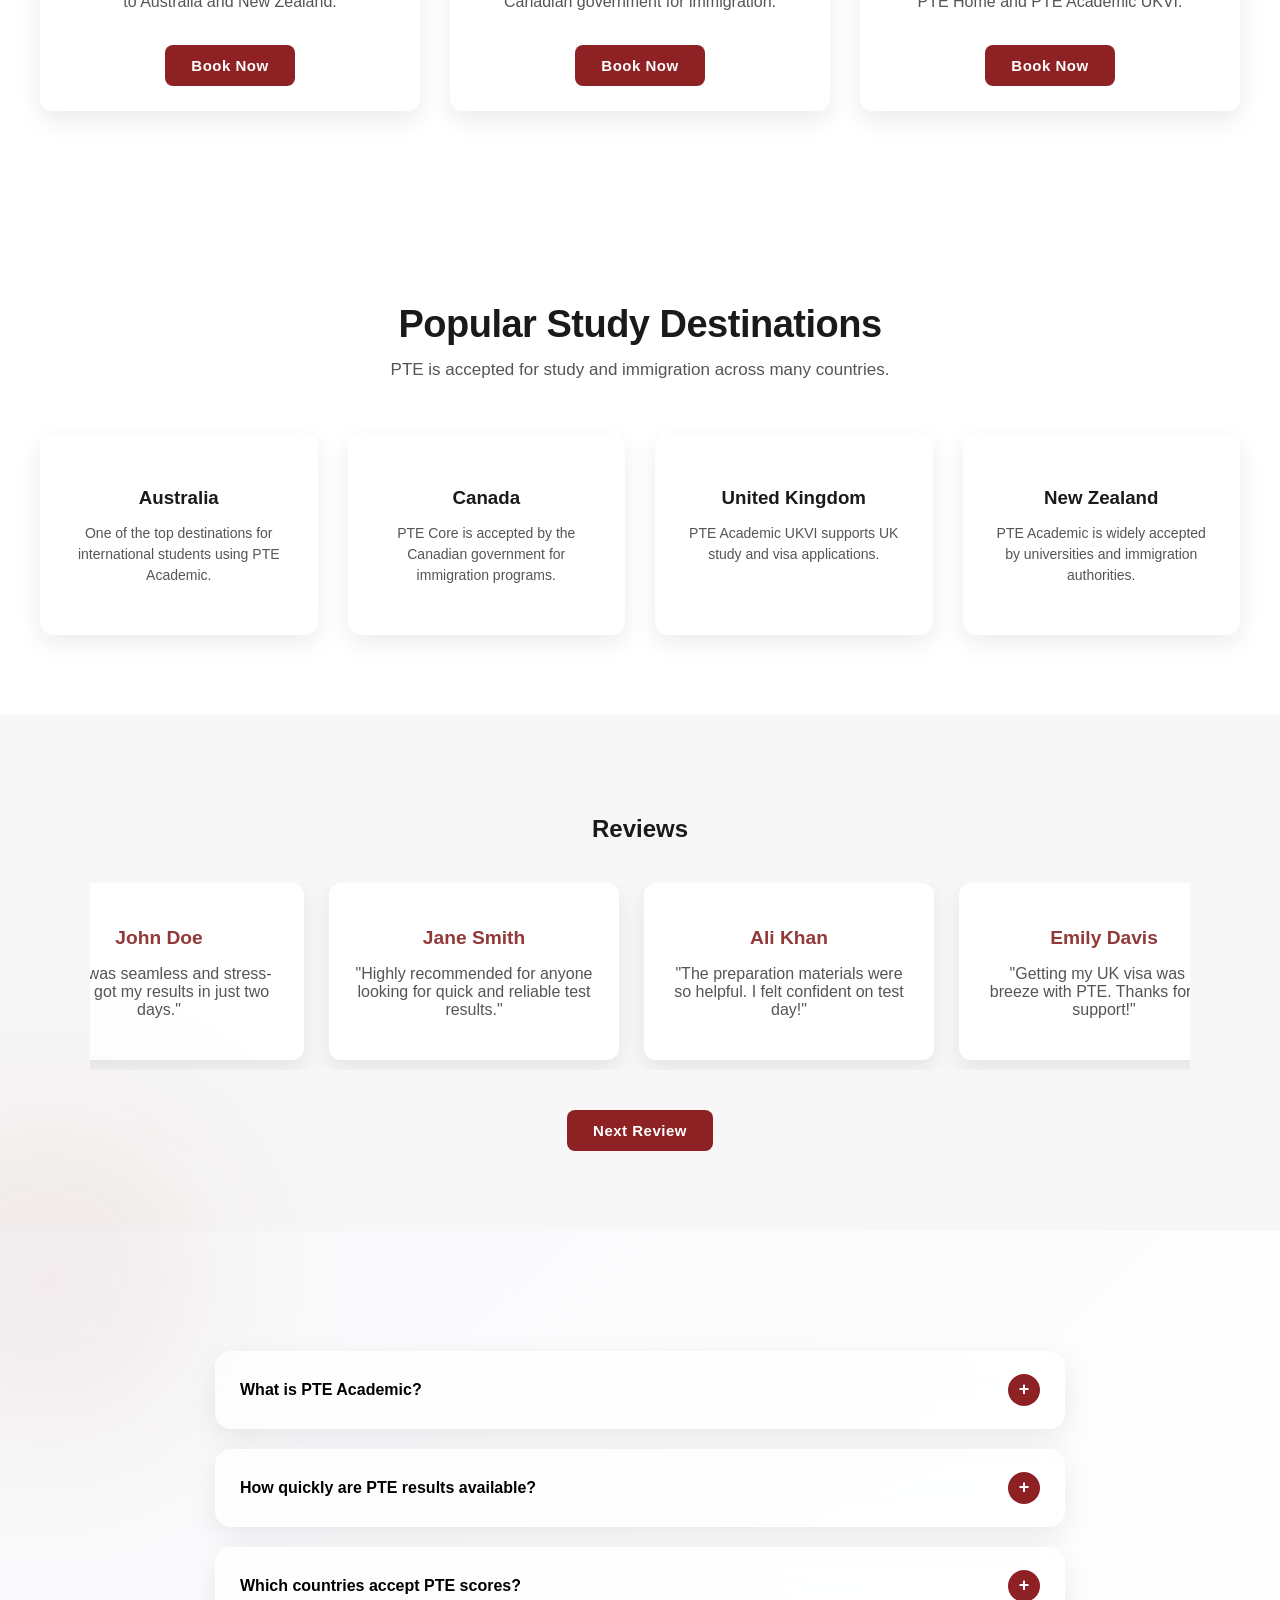
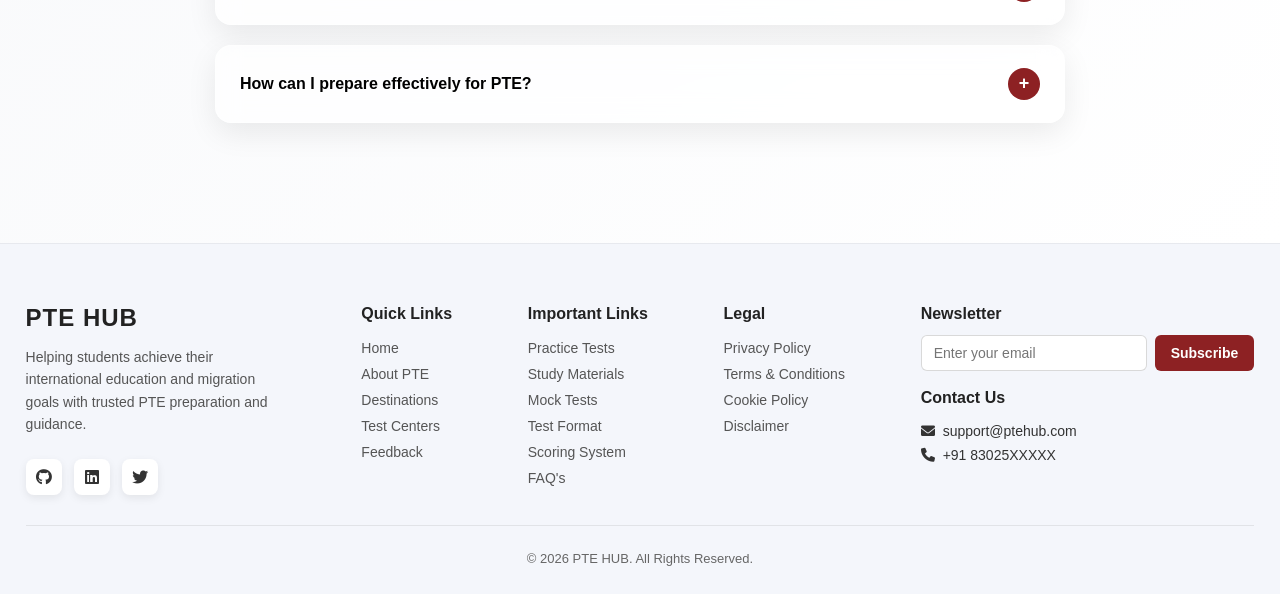
==== commit 50cfbd22: "issue5 solved" ====
--- a/index.html
+++ b/index.html
@@ -9,6 +9,7 @@
     <link rel="stylesheet" href="styles/css/style.css">
     <link rel="stylesheet" href="styles/css/navbar.css">
     <link rel="stylesheet" href="styles/css/footer.css">
+    <link rel="stylesheet" href="styles/css/auth-popup.css">
     <link rel="preload" href="components/navbar.html" as="fetch" crossorigin="anonymous">
 
     <link href="https://cdnjs.cloudflare.com/ajax/libs/font-awesome/6.0.0-beta3/css/all.min.css" rel="stylesheet">
@@ -267,13 +268,62 @@
 
         </section>
 
+        <!-- ===== FAQ PREVIEW SECTION ===== -->
+        <section id="faq" class="faq-section">
+            <div class="faq-list">
+
+                <div class="faq-item">
+                    <button class="faq-question">
+                        What is PTE Academic?
+                        <span>+</span>
+                    </button>
+                    <div class="faq-answer">
+                        <p>PTE Academic is a fully computer-based English proficiency test designed to assess real-life communication skills using AI scoring.</p>
+                    </div>
+                </div>
+            
+                <div class="faq-item">
+                    <button class="faq-question">
+                        How quickly are PTE results available?
+                        <span>+</span>
+                    </button>
+                    <div class="faq-answer">
+                        <p>PTE results are typically available within 48 hours, making it one of the fastest English proficiency tests.</p>
+                    </div>
+                </div>
+            
+                <div class="faq-item">
+                    <button class="faq-question">
+                        Which countries accept PTE scores?
+                        <span>+</span>
+                    </button>
+                    <div class="faq-answer">
+                        <p>PTE is accepted by thousands of institutions and governments in Australia, Canada, the UK, New Zealand, and more.</p>
+                    </div>
+                </div>
+            
+                <div class="faq-item">
+                    <button class="faq-question">
+                        How can I prepare effectively for PTE?
+                        <span>+</span>
+                    </button>
+                    <div class="faq-answer">
+                        <p>You can prepare using mock tests, AI-based scoring tools, and structured learning resources available on PTE HUB.</p>
+                    </div>
+                </div>
+            
+            </div>
+        </section>
+
     </main>
 
     <div id="footer-placeholder"></div>
+    <div id="auth-popup-placeholder"></div>
 
     <script src="scripts/js/navbar.js"></script>
     <script src="scripts/js/footer.js"></script>
     <script src="scripts/js/script.js"></script>
+    <script src="scripts/js/auth-popup.js"></script>
 
     <!-- Scroll To Top Button -->
     <button id="scrollTopBtn" title="Back to top">
--- a/styles/css/style.css
+++ b/styles/css/style.css
@@ -822,4 +822,113 @@
 
 section{
     scroll-margin-top: 90px;
+}
+
+/* ===== ULTRA PREMIUM FAQ ===== */
+
+.faq-section{
+    padding:120px 20px;
+    background:linear-gradient(135deg,#f8f9fb,#ffffff);
+    position:relative;
+}
+
+/* soft glow */
+.faq-section::before{
+    content:"";
+    position:absolute;
+    top:-100px;
+    left:-100px;
+    width:300px;
+    height:300px;
+    background:rgba(141,33,35,0.08);
+    border-radius:50%;
+    filter:blur(90px);
+}
+
+/* list */
+.faq-list{
+    max-width:850px;
+    margin:auto;
+    display:flex;
+    flex-direction:column;
+    gap:20px;
+}
+
+/* item */
+.faq-item{
+    border-radius:16px;
+    overflow:hidden;
+    background:rgba(255,255,255,0.7);
+    backdrop-filter:blur(12px);
+
+    border:1px solid rgba(255,255,255,0.4);
+
+    box-shadow:0 10px 30px rgba(0,0,0,0.08);
+    transition:all 0.3s ease;
+}
+
+.faq-item:hover{
+    transform:translateY(-4px) scale(1.01);
+    box-shadow:0 20px 50px rgba(0,0,0,0.15);
+}
+
+/* question */
+.faq-question{
+    width:100%;
+    padding:22px 24px;
+    border:none;
+    background:transparent;
+
+    font-size:16px;
+    font-weight:600;
+
+    display:flex;
+    justify-content:space-between;
+    align-items:center;
+
+    cursor:pointer;
+}
+
+/* icon */
+.faq-question span{
+    width:32px;
+    height:32px;
+
+    display:flex;
+    align-items:center;
+    justify-content:center;
+
+    background:#8d2123;
+    color:white;
+
+    border-radius:50%;
+    font-size:18px;
+
+    transition:0.3s;
+}
+
+/* answer */
+.faq-answer{
+    max-height:0;
+    overflow:hidden;
+
+    transition:max-height 0.4s ease;
+
+    padding:0 24px;
+}
+
+.faq-answer p{
+    padding:15px 0 20px;
+    color:#555;
+    line-height:1.6;
+}
+
+/* active */
+.faq-item.active .faq-answer{
+    max-height:300px;
+}
+
+.faq-item.active .faq-question span{
+    transform:rotate(45deg);
+    background:#6f1a1c;
 }
--- a/styles/css/auth-popup.css
+++ b/styles/css/auth-popup.css
@@ -0,0 +1,186 @@
+/* ===== PREMIUM GLOBAL AUTH POPUP ===== */
+
+.auth-popup-overlay{
+    position:fixed;
+    inset:0;
+
+    background:rgba(0,0,0,0.65);
+    backdrop-filter:blur(8px);
+
+    display:none;
+    align-items:center;
+    justify-content:center;
+
+    z-index:9999;
+}
+
+/* POPUP BOX */
+
+.auth-popup{
+    position:relative;
+
+    background:rgba(255,255,255,0.92);
+    backdrop-filter:blur(18px);
+
+    padding:40px 30px;
+    border-radius:20px;
+
+    width:360px;
+    text-align:center;
+
+    box-shadow:
+        0 25px 80px rgba(0,0,0,0.35),
+        0 0 0 1px rgba(255,255,255,0.5);
+
+    transform:scale(0.9);
+    opacity:0;
+
+    animation:popupIn 0.35s ease forwards;
+}
+
+/* ANIMATION */
+
+@keyframes popupIn{
+    to{
+        transform:scale(1);
+        opacity:1;
+    }
+}
+
+/* GLOW EFFECT */
+
+.auth-popup::before{
+    content:"";
+    position:absolute;
+    top:-60px;
+    right:-60px;
+
+    width:180px;
+    height:180px;
+
+    background:rgba(141,33,35,0.15);
+    border-radius:50%;
+    filter:blur(70px);
+
+    z-index:-1;
+}
+
+/* TITLE */
+
+.auth-popup h3{
+    font-size:22px;
+    font-weight:700;
+    margin-bottom:8px;
+}
+
+/* TEXT */
+
+.auth-popup p{
+    font-size:14px;
+    color:#444;
+    margin-bottom:22px;
+}
+
+/* ACTIONS */
+
+.auth-popup-actions{
+    display:flex;
+    gap:14px;
+    justify-content:center;
+    margin-bottom:20px;
+}
+
+/* COMMON BUTTON STYLE */
+
+.popup-login-btn,
+.popup-register-btn{
+    padding:12px 22px;
+    border-radius:10px;
+    font-size:14px;
+    font-weight:600;
+    text-decoration:none;
+
+    display:inline-flex;
+    align-items:center;
+    justify-content:center;
+
+    transition:all 0.25s ease;
+}
+
+/* LOGIN BUTTON (PRIMARY) */
+
+.popup-login-btn{
+    background:#8d2123;
+    color:#fff;
+
+    box-shadow:0 6px 18px rgba(141,33,35,0.35);
+}
+
+.popup-login-btn:hover{
+    background:#6f1a1c;
+    transform:translateY(-2px);
+    box-shadow:0 10px 25px rgba(141,33,35,0.45);
+}
+
+/* REGISTER BUTTON (SECONDARY BUT PREMIUM) */
+
+.popup-register-btn{
+    background:#f5f5f5;
+    color:#333;
+
+    border:1px solid #e5e5e5;
+}
+
+.popup-register-btn:hover{
+    background:#ebebeb;
+    transform:translateY(-2px);
+}
+
+/* CLOSE BUTTON */
+
+.popup-close-btn{
+    display:inline-flex;
+    align-items:center;
+    justify-content:center;
+
+    margin-top:12px;
+
+    padding:8px 18px;
+    border-radius:8px;
+
+    background:#f3f3f3;
+    color:#444;
+
+    font-size:13px;
+    font-weight:500;
+
+    border:1px solid #e2e2e2;
+
+    cursor:pointer;
+    transition:all 0.25s ease;
+}
+
+/* hover */
+
+.popup-close-btn:hover{
+    background:#eaeaea;
+    color:#000;
+    transform:translateY(-1px);
+}
+
+/* active click */
+
+.popup-close-btn:active{
+    transform:scale(0.96);
+}
+
+/* SMALL SCREEN */
+
+@media(max-width:480px){
+
+    .auth-popup{
+        width:90%;
+        padding:30px 20px;
+    }
+
+}
